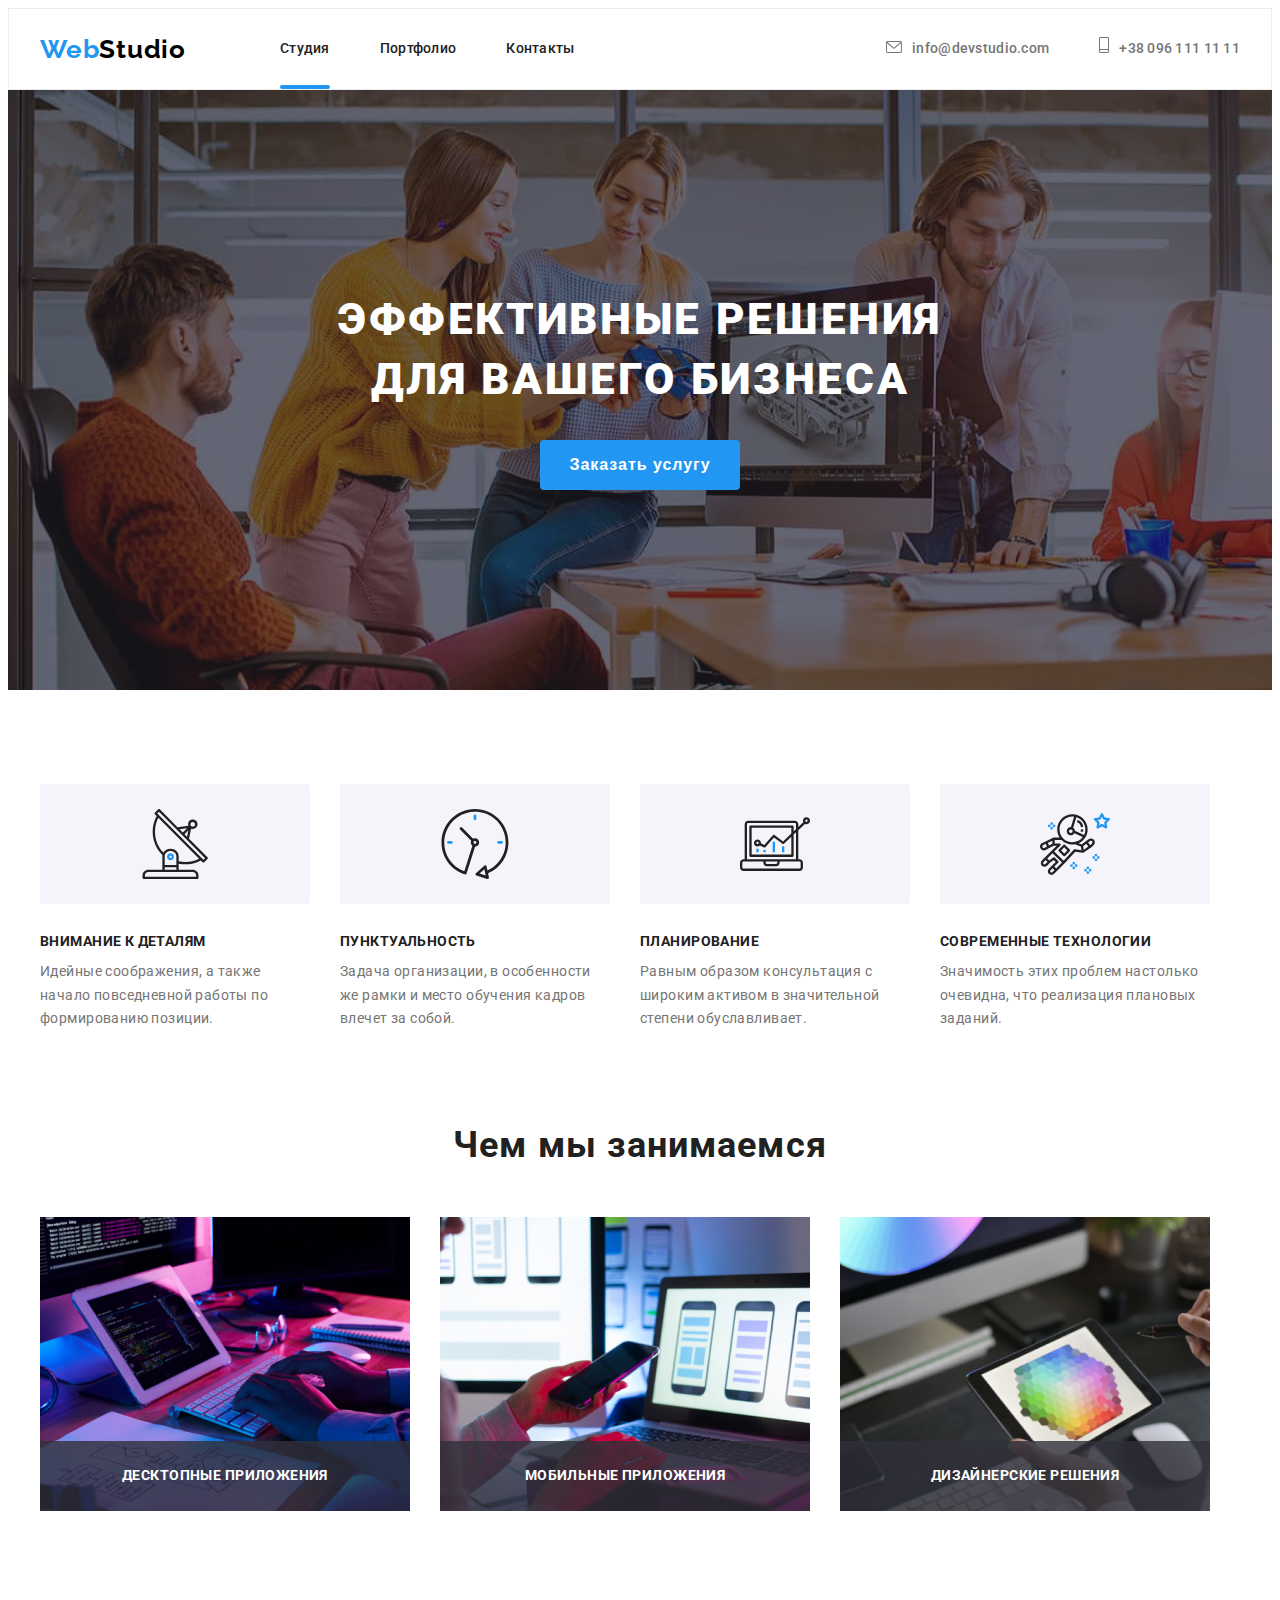
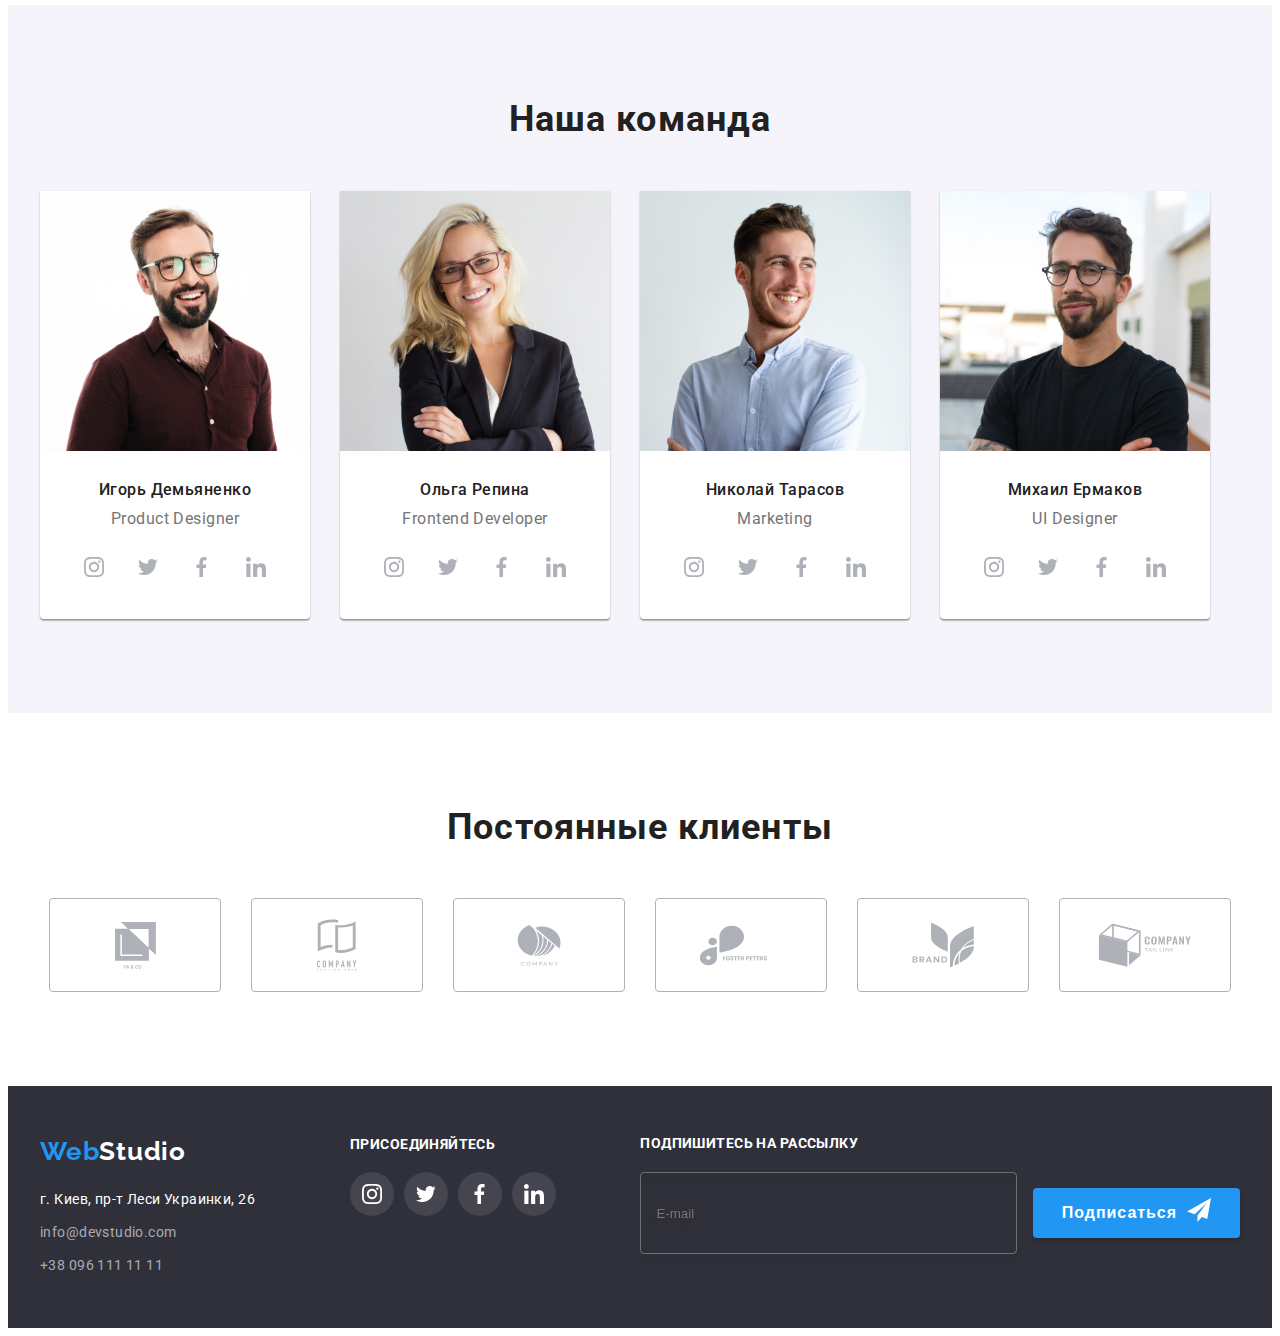
==== index.html @ e5c0bc7d "Initial commit" ====
<!DOCTYPE html>
<html lang="ru">
    <head>
        <meta charset="utf-8" />
        <meta name="viewport" content="width=divice-width, initial-scale=1.0" />
        <title> WebStudio </title>
        <link rel="preconnect" href="https://fonts.googleapis.com">
        <link rel="preconnect" href="https://fonts.gstatic.com" crossorigin>
        <link
            href="https://fonts.googleapis.com/css2?family=Raleway:wght@700&family=Roboto:wght@400;500;700;900&display=swap"
            rel="stylesheet">
        <link rel="stylesheet" href="https://cdnjs.cloudflare.com/ajax/libs/modern-normalize/1.1.0/modern-normalize.min.css"
            integrity="sha512-wpPYUAdjBVSE4KJnH1VR1HeZfpl1ub8YT/NKx4PuQ5NmX2tKuGu6U/JRp5y+Y8XG2tV+wKQpNHVUX03MfMFn9Q=="
            crossorigin="anonymous" referrerpolicy="no-referrer" />
        <link rel="stylesheet" href="./css/styles.css">
    </head>
    <body>
        <header class="header">
            <div class="container header-container">
                <a class="logo link" href="/">Web<span class="logo-header">Studio</span></a>
                <nav class="nav">
                    
                    <ul class="list">
                        <li class="item">
                            <a class="link current" href="/">Студия</a>
                        </li>
                        <li class="item">
                            <a class="link" href="./portfolio.html">Портфолио</a>
                        </li>
                        <li class="item">
                            <a class="link" href="#">Контакты</a>
                        </li>
                    </ul>
                </nav>
                <ul class="list header-contacts ">
                    <li class="item">
                        <a class="link" href="mailto:info@devstudio.com"><svg class="icon" width="16" height="12"><use href="./images/icons.svg#icon-envelope"></use></svg>info@devstudio.com</a>
                    </li>
                    <li class="item">
                        <a class="link" href="tel:+380961111111"><svg class="icon" width="10" height="16"><use href="./images/icons.svg#icon-phone"></use></svg>+38 096 111 11 11</a>
                    </li>
                </ul>
            </div>
        </header>

        

        <main>
            <section class="hero">
                <div class="container">
                    <h1 class="title">Эффективные решения <br /> для вашего бизнеса</h1>
                    <button data-modal-open class="button" type="button">Заказать услугу</button>
                </div>
            </section>
            <section class="advantages">
                <div class="container">
                    <h2 class="visually-hidden">Наши преймущества</h2>
                    <ul class="list">
                        <li class="item">
                            <div class="icon-box">
                                <svg class="icon" width="70" height="70"><use href="./images/icons.svg#icon-antenna"></use></svg>
                            </div>
                            <h3 class="title">
                                Внимание к деталям
                            </h3>
                            <p class="text">
                                Идейные соображения, а также начало повседневной работы по формированию позиции.
                            </p>
                        </li>
                        <li class="item">
                            <div class="icon-box">
                                <svg class="icon" width="70" height="70">
                                    <use href="./images/icons.svg#icon-clock"></use>
                                </svg>
                            </div>
                            <h3 class="title">
                                Пунктуальность
                            </h3>
                            <p class="text">
                                Задача организации, в особенности же рамки и место обучения кадров влечет за собой.
                            </p>
                        </li>
                        <li class="item">
                            <div class="icon-box">
                                <svg class="icon" width="70" height="70">
                                    <use href="./images/icons.svg#icon-diagram"></use>
                                </svg>
                            </div>
                            <h3 class="title">
                                Планирование
                            </h3>
                            <p class="text">
                                Равным образом консультация с широким активом в значительной степени обуславливает.
                            </p>
                        </li>
                        <li class="item">
                            <div class="icon-box">
                                <svg class="icon" width="70" height="70">
                                    <use href="./images/icons.svg#icon-astronaut"></use>
                                </svg>
                            </div>
                            <h3 class="title">
                                Современные технологии
                            </h3>
                            <p class="text">
                                Значимость этих проблем настолько очевидна, что реализация плановых заданий.
                            </p>
                        </li>
                    </ul>
                </div>
            </section>
            <section class="work">
                <div class="container">
                    <h2 class="title">Чем мы занимаемся</h2>
                    <ul class="list">
                        <li class="item">
                            <img src="./images/section-photo1.jpg" alt="Програмист за роботой" width="370" height="294">
                            <p class="text">Десктопные приложения</p>
                        </li>
                        <li class="item">
                            <img src="./images/section-photo2.jpg" alt="Разработка мобильных приложений" width="370" height="294">
                            <p class="text">Мобильные приложения</p>
                        </li>
                        <li class="item">
                            <img src="./images/section-photo3.jpg" alt="Веб-дизайн" width="370" height="294">
                            <p class="text">Дизайнерские решения</p>
                        </li>
                    </ul>
                </div>
            </section>
            <section class="team">
                <div class="container">
                    <h2 class="title">Наша команда</h2>
                    <ul class="list">
                        <li class="card">
                            <img src="./images/ihor.jpg" alt="Игорь Демьяненко" width="270" height="260" />
                            <h3 class="title">Игорь Демьяненко</h3>
                            <p class="text">Product Designer</p>
                            <ul class="list team-social">
                                <li class="item">
                                    <a class="link" href="https://www.instagram.com/" target="_blank" rel="noopener noreferrer">
                                        <svg class="icon" width="20" height="20">
                                            <use href="./images/icons.svg#icon-instagram"></use>
                                        </svg>
                                    </a>
                                </li>
                                <li class="item">
                                    <a class="link" href="https://www.twitter.com/" target="_blank" rel="noopener noreferrer">
                                        <svg class="icon" width="20" height="20">
                                            <use href="./images/icons.svg#icon-twitter"></use>
                                        </svg>
                                    </a>
                                </li>
                                <li class="item">
                                    <a class="link" href="https://www.facebook.com/" target="_blank" rel="noopener noreferrer">
                                        <svg class="icon" width="20" height="20">
                                            <use href="./images/icons.svg#icon-facebook"></use>
                                        </svg>
                                    </a>
                                </li>
                                <li class="item">
                                    <a class="link" href="https://www.linkedin.com/" target="_blank" rel="noopener noreferrer">
                                        <svg class="icon" width="20" height="20">
                                            <use href="./images/icons.svg#icon-linkedin"></use>
                                        </svg>
                                    </a>
                                </li>
                            </ul>
                        </li>
                        <li class="card">
                            <img src="./images/olga.jpg" alt="Ольга Репина" width="270" height="260" />
                            <h3 class="title">Ольга Репина</h3>
                            <p class="text">Frontend Developer</p>
                            <ul class="list team-social">
                                <li class="item">
                                    <a class="link" href="https://www.instagram.com/" target="_blank" rel="noopener noreferrer">
                                        <svg class="icon" width="20" height="20">
                                            <use href="./images/icons.svg#icon-instagram"></use>
                                        </svg>
                                    </a>
                                </li>
                                <li class="item">
                                    <a class="link" href="https://www.twitter.com/" target="_blank" rel="noopener noreferrer">
                                        <svg class="icon" width="20" height="20">
                                            <use href="./images/icons.svg#icon-twitter"></use>
                                        </svg>
                                    </a>
                                </li>
                                <li class="item">
                                    <a class="link" href="https://www.facebook.com/" target="_blank" rel="noopener noreferrer">
                                        <svg class="icon" width="20" height="20">
                                            <use href="./images/icons.svg#icon-facebook"></use>
                                        </svg>
                                    </a>
                                </li>
                                <li class="item">
                                    <a class="link" href="https://www.linkedin.com/" target="_blank" rel="noopener noreferrer">
                                        <svg class="icon" width="20" height="20">
                                            <use href="./images/icons.svg#icon-linkedin"></use>
                                        </svg>
                                    </a>
                                </li>
                            </ul>
                        </li>
                        <li class="card">
                            <img src="./images/nikolay.jpg" alt="Николай Тарасов" width="270" height="260" />
                            <h3 class="title">Николай Тарасов</h3>
                            <p class="text">Marketing</p>
                            <ul class="list team-social">
                                <li class="item">
                                    <a class="link" href="https://www.instagram.com/" target="_blank" rel="noopener noreferrer">
                                        <svg class="icon" width="20" height="20">
                                            <use href="./images/icons.svg#icon-instagram"></use>
                                        </svg>
                                    </a>
                                </li>
                                <li class="item">
                                    <a class="link" href="https://www.twitter.com/" target="_blank" rel="noopener noreferrer">
                                        <svg class="icon" width="20" height="20">
                                            <use href="./images/icons.svg#icon-twitter"></use>
                                        </svg>
                                    </a>
                                </li>
                                <li class="item">
                                    <a class="link" href="https://www.facebook.com/" target="_blank" rel="noopener noreferrer">
                                        <svg class="icon" width="20" height="20">
                                            <use href="./images/icons.svg#icon-facebook"></use>
                                        </svg>
                                    </a>
                                </li>
                                <li class="item">
                                    <a class="link" href="https://www.linkedin.com/" target="_blank" rel="noopener noreferrer">
                                        <svg class="icon" width="20" height="20">
                                            <use href="./images/icons.svg#icon-linkedin"></use>
                                        </svg>
                                    </a>
                                </li>
                            </ul>
                        </li>
                        <li class="card">
                            <img src="./images/mikhail.jpg" alt="Михаил Ермаков" width="270" height="260" />
                            <h3 class="title">Михаил Ермаков</h3>
                            <p class="text">UI Designer</p>
                            <ul class="list team-social">
                                <li class="item">
                                    <a class="link" href="https://www.instagram.com/" target="_blank" rel="noopener noreferrer">
                                        <svg class="icon" width="20" height="20">
                                            <use href="./images/icons.svg#icon-instagram"></use>
                                        </svg>
                                    </a>
                                </li>
                                <li class="item">
                                    <a class="link" href="https://www.twitter.com/" target="_blank" rel="noopener noreferrer">
                                        <svg class="icon" width="20" height="20">
                                            <use href="./images/icons.svg#icon-twitter"></use>
                                        </svg>
                                    </a>
                                </li>
                                <li class="item">
                                    <a class="link" href="https://www.facebook.com/" target="_blank" rel="noopener noreferrer">
                                        <svg class="icon" width="20" height="20">
                                            <use href="./images/icons.svg#icon-facebook"></use>
                                        </svg>
                                    </a>
                                </li>
                                <li class="item">
                                    <a class="link" href="https://www.linkedin.com/" target="_blank" rel="noopener noreferrer">
                                        <svg class="icon" width="20" height="20">
                                            <use href="./images/icons.svg#icon-linkedin"></use>
                                        </svg>
                                    </a>
                                </li>
                            </ul>
                        </li>
                    </ul>
                </div> 
            </section>
            <section class="clients">
                <div class="container">
                    <h2 class="title">Постоянные клиенты</h2>
                    <ul class="list">
                        <li class="item">
                            <a class="link" href="#">
                                <svg class="icon" width="41" height="47">
                                    <use href="./images/icons.svg#icon-company-01"></use>
                                </svg>
                            </a>
                        </li>
                        <li class="item">
                            <a class="link" href="#">
                                <svg class="icon" width="40" height="52">
                                    <use href="./images/icons.svg#icon-company-02"></use>
                                </svg>
                            </a>
                        </li>
                        <li class="item">
                            <a class="link" href="#">
                                <svg class="icon" width="44" height="42">
                                    <use href="./images/icons.svg#icon-company-03"></use>
                                </svg>
                            </a>
                        </li>
                        <li class="item">
                            <a class="link" href="#">
                                <svg class="icon" width="85" height="41">
                                    <use href="./images/icons.svg#icon-company-04"></use>
                                </svg>
                            </a>
                        </li>
                        <li class="item">
                            <a class="link" href="#">
                                <svg class="icon" width="63" height="46">
                                    <use href="./images/icons.svg#icon-company-05"></use>
                                </svg>
                            </a>
                        </li>
                        <li class="item">
                            <a class="link" href="#">
                                <svg class="icon" width="94" height="44">
                                    <use href="./images/icons.svg#icon-company-06"></use>
                                </svg>
                            </a>
                        </li>
                    </ul>
                </div>
            </section>
        </main>
        <footer class="footer">
            <div class="container">
                <div class="footer-contacts">
                    <a class="logo link" href="/">Web<span class="logo-footer">Studio</span></a>
                    <address>
                        <ul class="list contact-list">
                            <li class="item">
                                <a class="link" href="https://goo.gl/maps/MKQ6ixuW8aqWwScH6">г. Киев, пр-т Леси Украинки, 26</a>
                            </li>
                            <li class="item">
                                <a class="link" href="mailto:info@devstudio.com">info@devstudio.com</a>
                            </li>
                            <li class="item">
                                <a class="link" href="tel:+380961111111">+38 096 111 11 11</a>
                            </li>
                        </ul>
                    </address>
                </div>
                <div class="footer-social-box">
                    <p class="text">присоединяйтесь</p>
                    <ul class="list footer-social">
                        <li class="item">
                            <a class="link" href="https://www.instagram.com/" target="_blank" rel="noopener noreferrer">
                                <svg class="icon" width="20" height="20">
                                    <use href="./images/icons.svg#icon-instagram"></use>
                                </svg>
                            </a>
                        </li>
                        <li class="item">
                            <a class="link" href="https://www.twitter.com/" target="_blank" rel="noopener noreferrer">
                                <svg class="icon" width="20" height="20">
                                    <use href="./images/icons.svg#icon-twitter"></use>
                                </svg>
                            </a>
                        </li>
                        <li class="item">
                            <a class="link" href="https://www.facebook.com/" target="_blank" rel="noopener noreferrer">
                                <svg class="icon" width="20" height="20">
                                    <use href="./images/icons.svg#icon-facebook"></use>
                                </svg>
                            </a>
                        </li>
                        <li class="item">
                            <a class="link" href="https://www.linkedin.com/" target="_blank" rel="noopener noreferrer">
                                <svg class="icon" width="20" height="20">
                                    <use href="./images/icons.svg#icon-linkedin"></use>
                                </svg>
                            </a>
                        </li>
                    </ul>
                </div>
                <div class="footer-input">
                    <p class="join">Подпишитесь на рассылку</p>
                    <form class="mail">
                        <label class="mail-field">
                            <input type="email" 
                            name="mail" 
                            class="mail-input" 
                            placeholder="E-mail"/>
                        </label>
                        <button type="submit" class="button submit">Подписаться
                            <svg class="submit-icon" width="24" height="24">
                                <use href="./images/icons.svg#icon-send"></use>
                            </svg>
                        </button>
                    </form>
                </div>
            </div>
        </footer>
        <div class="backdrop is-hidden" data-modal>
            <div class="modal">
                <button class="close" data-modal-close><svg class="close-icon" width="11" height="11">
                        <use href="./images/icons.svg#icon-close">
        
                        </use>
                    </svg>
                </button>
                <p class="modal-title">Оставьте свои данные, мы вам перезвоним</p>
                <form class="modal-form">
                    <div class="modal-field">
                        <label for="user-name" class="modal-label">Имя</label>
                        <div class="input-wrap">
                            <input type="text" class="modal-input" name="user-name" id="user-name" minlength="5" required />
                            <svg class="modal-icon" width="18" height="18">
                                <use href="./images/icons.svg#icon-name"></use>
                            </svg>
                        </div>
                    </div>
                    <div class="modal-field">
                        <label for="user-tel" class="modal-label">Телефон</label>
                        <div class="input-wrap">
                            <input type="tel" class="modal-input" name="user-tel" id="user-tel" required />
                            <svg class="modal-icon" width="18" height="18">
                                <use href="./images/icons.svg#icon-tel"></use>
                            </svg>
                        </div>
                    </div>
                    <div class="modal-field">
                        <label for="user-email" class="modal-label">Почта</label>
                        <div class="input-wrap">
                            <input type="email" class="modal-input" name="user-email" id="user-email" required />
                            <svg class="modal-icon" width="18" height="18">
                                <use href="./images/icons.svg#icon-mail"></use>
                            </svg>
                        </div>
                    </div>
                    <div class="modal-field">
                        <label for="user-text" class="modal-label">Комментарий</label>
                        <textarea class="modal-text" name="user-text" id="user-text" placeholder="Введите текст"></textarea>
                    </div>
                    <input type="checkbox" name="policy" id="policy" class="modal-check visually-hidden">
                    <label class="modal-check-text" for="policy">Соглашаюсь с рассылкой и принимаю&nbsp;<a class="terms">Условия
                            договора</a></label>
                    <div class="modal-button-wrap">
                        <button class="modal-button" type="submit">Отправить</button>
                    </div>
                </form>
            </div>
        </div>
        <script src="js/modal.js"></script>
    </body>
</html>
---- css/styles.css ----
:root {
  --primary-text-color: #757575;
  --primary-bg-color: #ffffff;
  --secondary-bg-color: #f5f4fa;
  --footer-hero-bg-color: #2f303a;
  --title-link-color: #212121;
  --secondary-link-color: #757575;
  --accent-color: #2196f3;
  --logo-up-color: #000000;
  --logo-down-color: #ffffff;
  --address-color: #ffffff;
  --address-secondary-color: rgba(255, 255, 255, 0.6);
}

/* General styles */

body {
  color: var(--primary-text-color);
  background-color: var(--primary-bg-color);
  font-family: Roboto, sans-serif;
  font-size: 14px;
  line-height: 1.71;
  letter-spacing: 0.03em;
}

ol,
ul {
  list-style: none;
  margin: 0;
  padding: 0;
}

h1,
h2,
h3,
h4,
h5,
h6,
li,
p {
  margin: 0;
  padding: 0;
}

img {
  display: block;
}

.container {
  margin-right: auto;
  margin-left: auto;
  width: 1200px;
  padding-left: 15px;
  padding-right: 15px;
}

.visually-hidden {
  position: absolute;
  white-space: nowrap;
  width: 1px;
  height: 1px;
  overflow: hidden;
  border: 0;
  padding: 0;
  clip: rect(0 0 0 0);
  clip-path: inset(50%);
  margin: -1px;
}

.button {
  border: none;
  outline: none;
}

.link {
  text-decoration: none;
}

.title {
  color: var(--title-link-color);
  font-weight: 700;
  font-size: 36px;
  line-height: 1.17;
}

/* Logo  */

.logo {
  font-family: "Raleway", sans-serif;
  font-weight: 700;
  font-size: 26px;
  line-height: 1.19;
  color: var(--accent-color);
  letter-spacing: 0.03em;
  margin-right: 94px;
}

.logo-header {
  color: var(--logo-up-color);
}

.logo-footer {
  color: var(--logo-down-color);
}

/* Rest of the header */

.header {
  border: 1px solid #ececec;
}

.header-container {
  display: flex;
  align-items: center;
  height: 80px;
}

.header-contacts {
  margin-left: auto;
}

.nav {
  display: flex;
}

.nav .link {
  font-weight: 500;
  font-size: 14px;
  line-height: 1.14;
  letter-spacing: 0.02em;
  color: var(--title-link-color);
  transition: color 250ms cubic-bezier(0.4, 0, 0.2, 1);

  padding: 33px 0;

  position: relative;
}

.nav .link.current::after {
  content: "";

  position: absolute;
  left: 0;
  bottom: 0;

  display: block;
  width: 100%;
  height: 4px;
  background-color: var(--accent-color);
  border-radius: 2px;
}

.header .list {
  display: flex;
}

.header .item:not(:last-child) {
  margin-right: 50px;
}

.header-contacts .link {
  font-weight: 500;
  font-size: 14px;
  line-height: 1.14;
  letter-spacing: 0.02em;
  color: var(--secondary-link-color);
  transition: color 250ms cubic-bezier(0.4, 0, 0.2, 1);

  align-items: center;
}

.header .list .link:hover,
.header .list .link:focus {
  color: var(--accent-color);
}

.header-contacts .link:hover,
.header-contacts .link:focus,
.header-contacts .icon:hover,
.header-contacts .icon:focus {
  color: var(--accent-color);
  --color2: var(--accent-color);
}

.header-contacts .icon {
  margin-right: 10px;
}

/* Hero */

.hero {
  background-color: var(--footer-hero-bg-color);

  background-image: linear-gradient(
      rgba(47, 48, 58, 0.4),
      rgba(47, 48, 58, 0.4)
    ),
    url(../images/hero.jpg);

  padding-top: 200px;
  padding-bottom: 200px;
}

.hero .container {
  display: flex;
  justify-content: center;
  align-items: center;
  flex-direction: column;
}

.hero .title {
  color: var(--primary-bg-color);
  font-weight: 900;
  font-size: 44px;
  line-height: 1.36;

  text-align: center;
  letter-spacing: 0.06em;
  text-transform: uppercase;
  margin-bottom: 30px;
}

.hero .button {
  background: var(--accent-color);
  border-radius: 4px;

  color: var(--address-color);
  font-weight: bold;
  font-size: 16px;
  line-height: 1.87;
  text-align: center;
  letter-spacing: 0.06em;

  min-width: 200px;
  min-height: 50px;

  transition: background-color 250ms cubic-bezier(0.4, 0, 0.2, 1),
    background-color 250ms cubic-bezier(0.4, 0, 0.2, 1);
}

.hero .button:active {
  box-shadow: 0px 4px 4px rgba(0, 0, 0, 0.15);
}

.hero .button:hover,
.hero .button:focus {
  background-color: var(--primary-bg-color);
  color: var(--accent-color);
}
/* Advantages */

.advantages {
  padding-top: 94px;
}

.advantages > .container > .list {
  display: flex;
}

.advantages .item {
  width: 270px;
}

.advantages .item:not(:last-child) {
  margin-right: 30px;
}

.advantages .title {
  font-weight: bold;
  font-size: 14px;
  line-height: 1.14;
  letter-spacing: 0.03em;
  text-transform: uppercase;

  margin-bottom: 10px;
}

.advantages .text {
  font-size: 14px;
  line-height: 1.71;

  letter-spacing: 0.03em;
}

.icon-box {
  display: flex;
  width: 270px;
  height: 120px;
  background-color: var(--secondary-bg-color);
  border-radius: 4px;
  margin-bottom: 30px;
  justify-content: center;
  align-items: center;
}

/* Work section */

.work {
  padding-bottom: 94px;
  padding-top: 94px;
}

.work .list {
  display: flex;
}

.work .item {
  margin-right: 30px;
}

.work .item {
  position: relative;
}

.work .text {
  position: absolute;
  bottom: 0;
  left: 0;
  right: 0;
  margin: 0;
  padding-top: 27px;
  padding-bottom: 27px;

  text-align: center;
  font-weight: bold;
  font-size: 14px;
  line-height: 1.14;
  text-align: center;
  letter-spacing: 0.03em;
  text-transform: uppercase;
  color: var(--address-color);

  background: rgba(47, 48, 58, 0.8);
}

.work .title {
  font-weight: bold;
  font-size: 36px;
  line-height: 1.16;
  text-align: center;
  letter-spacing: 0.03em;

  margin-bottom: 50px;
}

/* Team section  */

.team {
  background-color: var(--secondary-bg-color);
  padding-bottom: 94px;
  padding-top: 94px;
}

.team .list {
  display: flex;
}

.team .card {
  background-color: var(--primary-bg-color);
  box-shadow: 0px 1px 3px rgba(0, 0, 0, 0.12), 0px 1px 1px rgba(0, 0, 0, 0.14),
    0px 2px 1px rgba(0, 0, 0, 0.2);
  border-radius: 0px 0px 4px 4px;

  padding-bottom: 30px;
  margin-right: 30px;
}

.team .title {
  font-weight: bold;
  font-size: 36px;
  line-height: 1.16;
  text-align: center;
  letter-spacing: 0.03em;
  margin-bottom: 50px;
}

.team .list .title {
  font-weight: 500;
  font-size: 16px;
  line-height: 1.18;

  text-align: center;
  letter-spacing: 0.03em;

  margin-bottom: 10px;
  margin-top: 30px;
}

.team .text {
  font-size: 16px;
  line-height: 1.18;

  text-align: center;
  letter-spacing: 0.03em;
  margin-bottom: 16px;
}

.team-social {
  display: flex;
  justify-content: center;
}

.team .item {
  display: flex;
  justify-content: center;
  align-items: center;
}

.team .link {
  width: 44px;
  height: 44px;
  background-color: var(--address-color);
  fill: #afb1b8;
  transition: background-color 250ms cubic-bezier(0.4, 0, 0.2, 1),
    fill 250ms cubic-bezier(0.4, 0, 0.2, 1);

  border-radius: 50%;
}

.team .item:not(:last-child) {
  margin-right: 10px;
}

.team-social .link {
  display: flex;
  align-items: center;
  justify-content: center;
}

.team .link:hover,
.team .link:focus {
  background-color: var(--accent-color);
  fill: var(--primary-bg-color);
}

/* Our clients */

.clients {
  padding: 94px 0;
}

.clients .title {
  font-weight: bold;
  font-size: 36px;
  line-height: 1.16;
  text-align: center;
  letter-spacing: 0.03em;
  margin-bottom: 50px;
}

.clients .list {
  display: flex;
  justify-content: center;
}

.clients .item:not(:last-child) {
  margin-right: 30px;
}

.clients .link {
  display: flex;
  width: 170px;
  height: 92px;
  align-items: center;
  justify-content: center;
  border: 1px solid #afb1b8;
  border-radius: 4px;
  fill: #afb1b8;

  transition: border-color 250ms cubic-bezier(0.4, 0, 0.2, 1);
  transition: fill 250ms cubic-bezier(0.4, 0, 0.2, 1);
}

.clients .link:hover,
.clients .link:focus {
  fill: var(--accent-color);
  border: 1px solid var(--accent-color);
}

/* Footer */

.footer {
  background-color: var(--footer-hero-bg-color);
  padding-bottom: 50px;
  padding-top: 50px;
}

.footer .container {
  display: flex;
}

.footer-contacts {
  margin-right: 70px;
}

.footer .list {
  margin-top: 20px;
}

.footer .list.contact-list .link {
  color: var(--address-secondary-color);
  font-family: Roboto;
  font-style: normal;
  font-weight: normal;
  font-size: 14px;
  line-height: 1.71;

  transition: color 250ms cubic-bezier(0.4, 0, 0.2, 1);

  letter-spacing: 0.03em;
}

.footer .item:not(:last-child) {
  margin-bottom: 9px;
}

.footer .item:first-child .link {
  color: var(--address-color);
}

.footer .list .link:hover,
.footer .list .link:focus {
  color: var(--accent-color);
}

.footer-social-box .text {
  font-weight: bold;
  font-size: 14px;
  line-height: 16px;
  letter-spacing: 0.03em;
  text-transform: uppercase;
  color: var(--address-color);
}

.footer-social {
  display: flex;
}

.footer-social .icon {
  fill: var(--address-color);
}

.footer-social .link {
  width: 44px;
  height: 44px;
  display: flex;
  align-items: center;
  justify-content: center;
  background: rgba(255, 255, 255, 0.1);
  border-radius: 50%;

  transition: background-color 250ms cubic-bezier(0.4, 0, 0.2, 1),
    fill 250ms cubic-bezier(0.4, 0, 0.2, 1);
}

.footer-social .item:not(:last-child) {
  margin-right: 10px;
}

.footer-social .link:hover,
.footer-social .link:focus {
  background-color: var(--accent-color);
}

.footer-input {
  margin-left: auto;
}

.join {
  font-weight: bold;
  font-size: 14px;
  line-height: 1.14;
  letter-spacing: 0.03em;
  text-transform: uppercase;
  margin-bottom: 20px;

  color: var(--address-color);
}

.mail-input {
  border: 1px solid rgba(255, 255, 255, 0.3);
  filter: drop-shadow(0px 4px 4px rgba(0, 0, 0, 0.15));
  border-radius: 4px;
  background-color: transparent;

  color: var(--address-color);

  margin-right: 12px;
  padding-top: 15px;
  padding-bottom: 15px;
  padding-left: 15px;
  width: 358px;
  height: 50px;
}

.submit {
  background-color: var(--accent-color);
  box-shadow: 0px 4px 4px rgba(0, 0, 0, 0.15);
  border-radius: 4px;

  font-weight: bold;
  font-size: 16px;
  display: inline-flex;
  line-height: 1.87;
  text-align: center;
  letter-spacing: 0.06em;
  color: var(--address-color);

  padding: 10px 29px;
  height: 50px;
  transition: color 250ms cubic-bezier(0.4, 0, 0.2, 1),
    background-color 250ms cubic-bezier(0.4, 0, 0.2, 1);
}

.submit-icon {
  margin-left: 10px;
  fill: var(--primary-bg-color);
  transition: fill 250ms cubic-bezier(0.4, 0, 0.2, 1);
}

.submit:hover .submit-icon,
.submit:focus .submit-icon {
  fill: var(--accent-color);
}

.submit:hover,
.submit:focus {
  background-color: var(--primary-bg-color);
  color: var(--accent-color);
}

/* Portfolio */

.portfolio {
  padding-top: 94px;
  padding-bottom: 94px;
}

.buttons-list {
  display: flex;
  justify-content: center;
}

.buttons-container {
  margin-bottom: 50px;
}

.buttons-list .item:not(:last-child) {
  margin-right: 8px;
}

/* Backdrop-modal  */

.backdrop {
  position: fixed;
  top: 0;
  left: 0;
  width: 100vw;
  height: 100vh;
  background-color: rgba(0, 0, 0, 0.2);
  z-index: 999;
}

.backdrop.is-hidden {
  opacity: 0;
  pointer-events: none;
}

.modal {
  min-width: 528px;
  min-height: 581px;
  padding: 40px;
  box-sizing: border-box;

  position: absolute;
  top: 50%;
  left: 50%;
  transform: translate(-50%, -50%);

  background: var(--primary-bg-color);
  box-shadow: 0px 1px 3px rgba(0, 0, 0, 0.12), 0px 1px 1px rgba(0, 0, 0, 0.14),
    0px 2px 1px rgba(0, 0, 0, 0.2);
  border-radius: 4px;
}

.close {
  position: absolute;
  top: 8px;
  right: 8px;

  display: flex;
  align-items: center;
  justify-content: center;

  min-width: 30px;
  min-height: 30px;
  padding: 0;
  border: 1px solid rgba(0, 0, 0, 0.1);
  border-radius: 50%;
  background-color: transparent;
  transition: fill 250ms cubic-bezier(0.4, 0, 0.2, 1);
}

.close:hover,
.close:focus {
  fill: var(--accent-color);
}

.modal-title {
  font-weight: bold;
  font-size: 20px;
  line-height: 1.15;
  text-align: center;
  letter-spacing: 0.03em;
  margin-bottom: 12px;

  color: #212121;
}

.modal-input {
  outline: none;
  width: 100%;

  height: 40px;
  border: 1px solid rgba(33, 33, 33, 0.2);
  border-radius: 4px;
  background-color: transparent;
  padding-left: 42px;
  padding-right: 15px;
  transition: border-color 250ms cubic-bezier(0.4, 0, 0.2, 1);
}

.modal-text {
  outline: none;
  width: 100%;
  height: 120px;
  border: 1px solid rgba(33, 33, 33, 0.2);
  border-radius: 4px;
  background-color: transparent;
  padding: 12px 16px;
  resize: none;
  transition: border-color 250ms cubic-bezier(0.4, 0, 0.2, 1);
}

.modal-field {
  margin-bottom: 10px;
}

.modal-field:last-child {
  margin-bottom: 20px;
}

.modal-label {
  display: block;
  margin-bottom: 4px;
  font-style: 12px;
  line-height: 1.14;
  letter-spacing: 0.01em;
  color: var(--primary-text-color);
}

.input-wrap {
  position: relative;
}

.modal-icon {
  position: absolute;
  top: 50%;
  left: 15px;
  transform: translateY(-50%);
  transition: fill 250ms cubic-bezier(0.4, 0, 0.2, 1);
}

.modal-input:focus,
.modal-text:focus {
  border-color: var(--accent-color);
}

.modal-input:focus + .modal-icon {
  fill: var(--accent-color);
}

.modal-check-text {
  font-size: 14px;
  line-height: 1.71;
  letter-spacing: 0.03em;
  color: var(--primary-text-color);
  display: flex;
  justify-content: center;
  align-items: center;
  margin-bottom: 30px;
}

.modal-check-text::before {
  content: "";
  width: 16px;
  height: 15px;
  border: 2px solid var(--title-link-color);
  display: block;
  border-radius: 2px;
  margin-right: 9px;
}

.modal-check:checked + .modal-check-text::before {
  background-image: url(../images/check.svg);
  border: none;
  background-position: center;
  background-repeat: no-repeat;
}

.terms {
  cursor: pointer;
  text-decoration: underline;
  color: var(--accent-color);
}

.modal-check {
  text-align: center;
}

.modal-button-wrap {
  display: flex;
  justify-content: center;
}

.modal-button {
  background: var(--accent-color);
  box-shadow: 0px 4px 4px rgba(0, 0, 0, 0.15);
  border: none;
  border-radius: 4px;
  padding: 10px 55px;

  font-weight: bold;
  font-size: 16px;
  line-height: 1.87;
  display: flex;
  align-items: center;
  text-align: center;
  letter-spacing: 0.06em;

  color: var(--address-color);
}

.modal-button:active {
  background: #188ce8;
}

/* Portfolio-page  */

.portfolio .button {
  background-color: var(--secondary-bg-color);
  border-radius: 4px;

  padding: 6px 22px;
  font-weight: 500;
  font-size: 16px;
  line-height: 1.62;
  text-align: center;
  letter-spacing: 0.03em;

  transition: background-color 250ms cubic-bezier(0.4, 0, 0.2, 1),
    color 250ms cubic-bezier(0.4, 0, 0.2, 1),
    box-shadow 250ms cubic-bezier(0.4, 0, 0.2, 1);
}

.portfolio .button:hover,
.portfolio .button:focus {
  color: var(--address-color);
  background-color: var(--accent-color);
  box-shadow: 0px 3px 1px rgba(0, 0, 0, 0.1), 0px 1px 2px rgba(0, 0, 0, 0.08),
    0px 2px 2px rgba(0, 0, 0, 0.12);
}

.portfolio .cards {
  display: flex;
  flex-wrap: wrap;
}

.portfolio .title {
  font-weight: bold;
  font-size: 18px;
  line-height: 2;
  letter-spacing: 0.06em;

  margin-bottom: 4px;
}

.portfolio .text {
  font-size: 16px;
  line-height: 1.87;
  letter-spacing: 0.03em;
  color: var(--primary-text-color);
}

.img-wrap {
  position: relative;
  overflow: hidden;
}

.portfolio .card {
  transition: box-shadow 250ms cubic-bezier(0.4, 0, 0.2, 1);
  width: 370px;
}

.overlay-text {
  position: absolute;
  top: 0;
  left: 0;
  padding: 63px 24px;
  transform: translateY(100%);

  font-size: 18px;
  line-height: 1.56;
  letter-spacing: 0.03em;

  color: var(--address-color);
  background-color: rgba(33, 150, 243, 0.9);
  transition: transform 250ms cubic-bezier(0.4, 0, 0.2, 1);
}

.portfolio .card:hover,
.portfolio .card:focus {
  box-shadow: 0px 1px 1px rgba(0, 0, 0, 0.12), 0px 4px 4px rgba(0, 0, 0, 0.06),
    1px 4px 6px rgba(0, 0, 0, 0.16);
}

.portfolio .card:hover .overlay-text {
  transform: translateY(0);
}

.info {
  padding: 20px 24px;
  border-right: 1px solid #eeeeee;
  border-left: 1px solid #eeeeee;
  border-bottom: 1px solid #eeeeee;
}

.portfolio .card:not(:nth-child(3n + 3)) {
  margin-right: 30px;
}

.portfolio .card:not(:nth-last-child(-n + 3)) {
  margin-bottom: 30px;
}
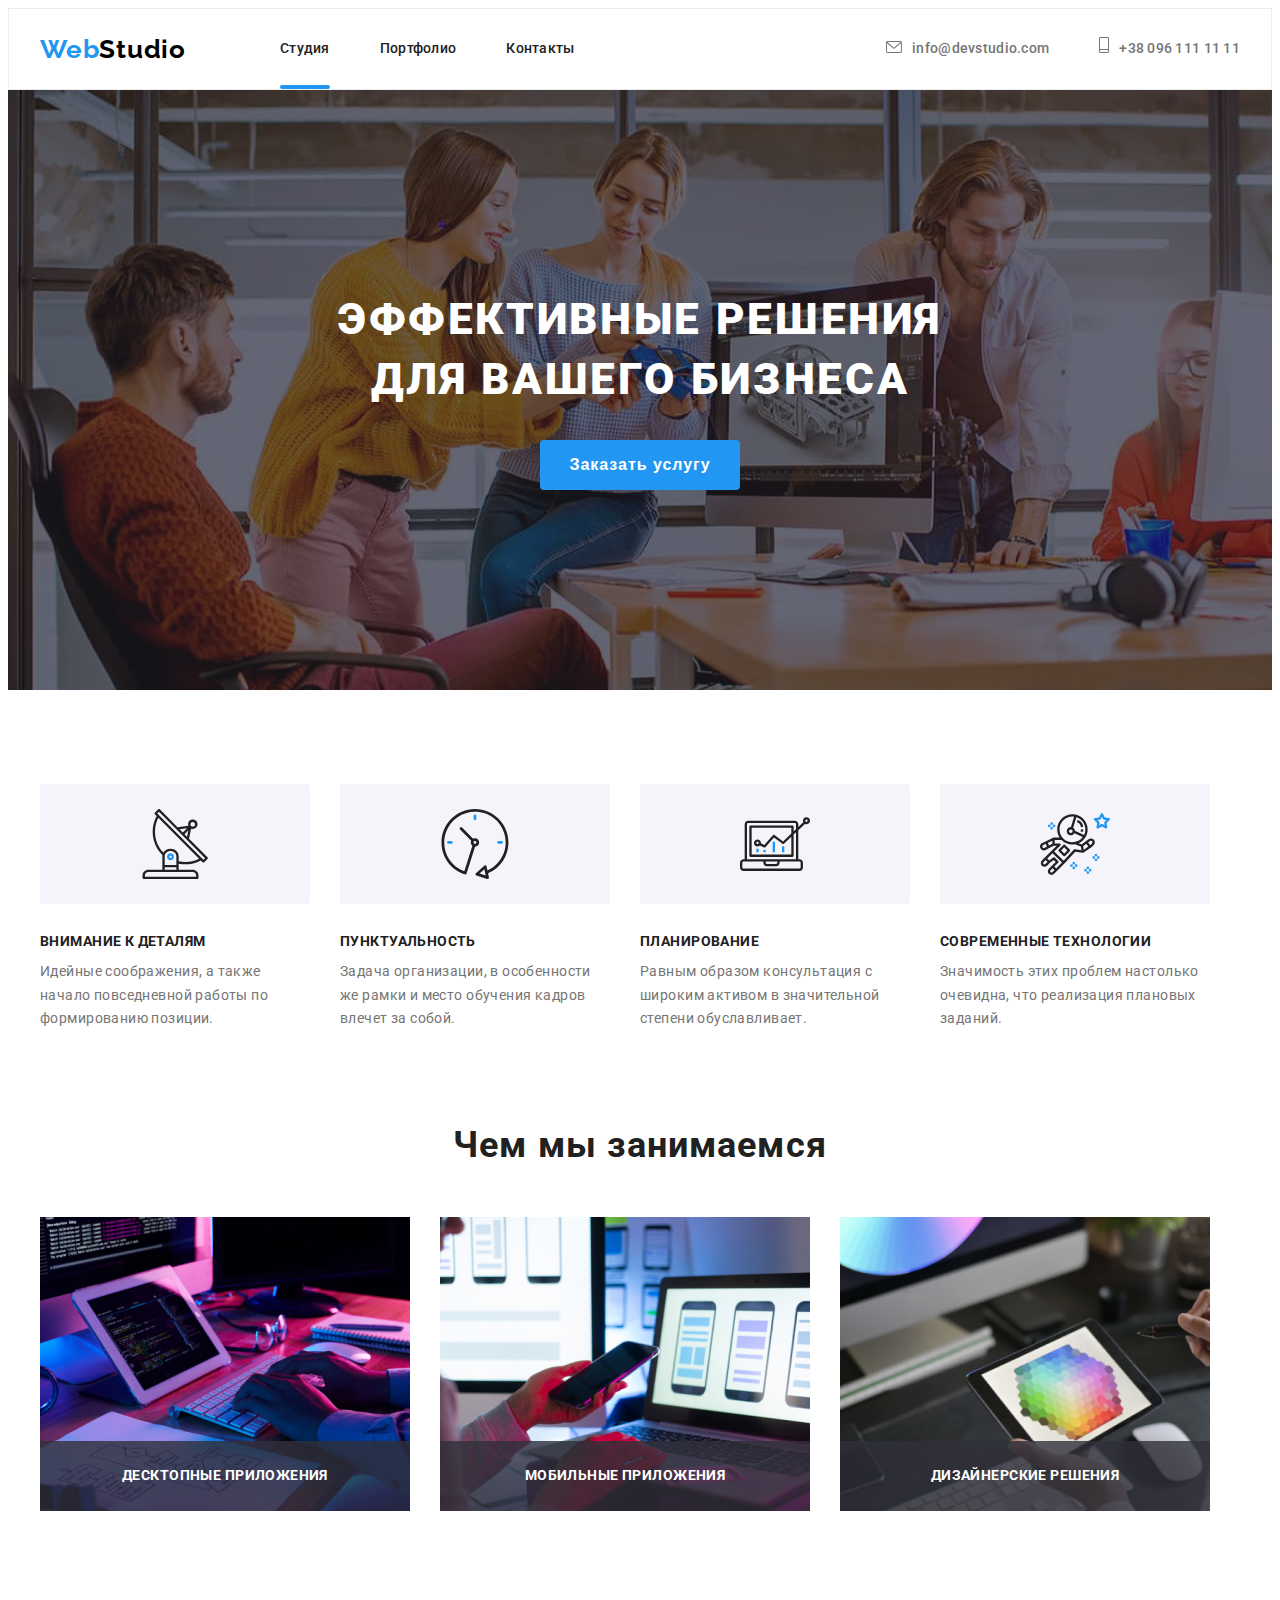
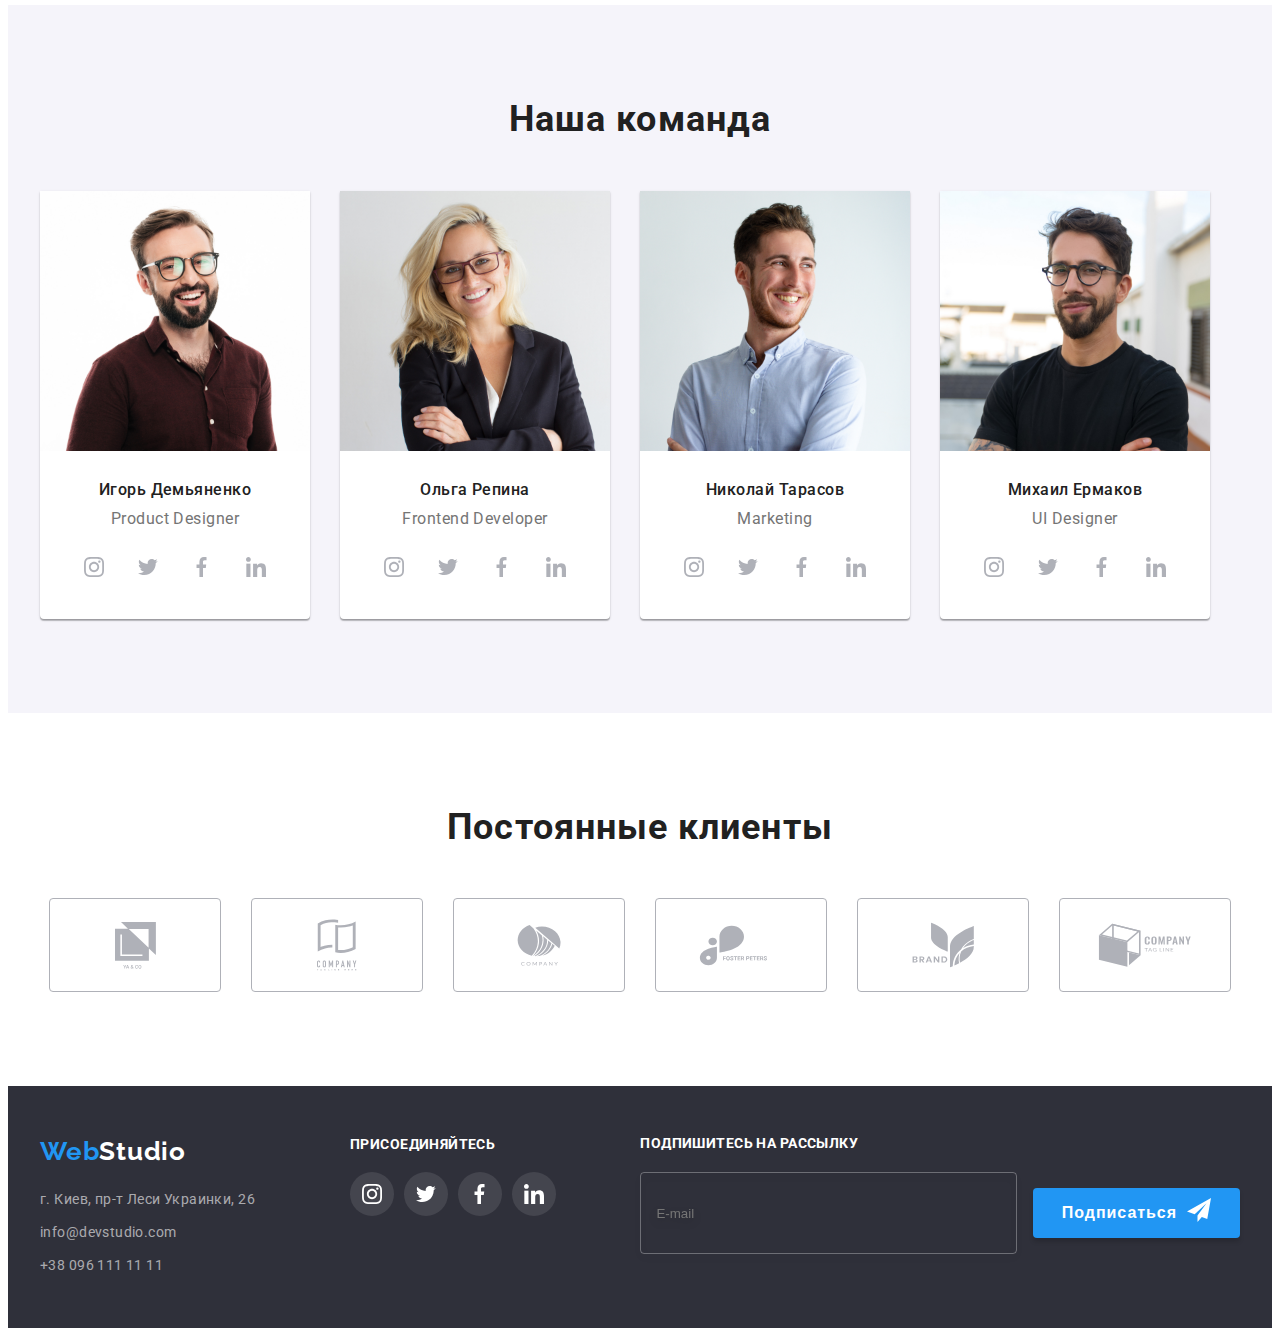
==== commit 926c8fa1: "1" ====
--- a/index.html
+++ b/index.html
@@ -13,6 +13,7 @@
             integrity="sha512-wpPYUAdjBVSE4KJnH1VR1HeZfpl1ub8YT/NKx4PuQ5NmX2tKuGu6U/JRp5y+Y8XG2tV+wKQpNHVUX03MfMFn9Q=="
             crossorigin="anonymous" referrerpolicy="no-referrer" />
         <link rel="stylesheet" href="./css/styles.css">
+        <link rel="stylesheet" href="./css/main.css">
     </head>
     <body>
         <header class="header">
@@ -332,7 +333,7 @@
                     <address>
                         <ul class="list contact-list">
                             <li class="item">
-                                <a class="link" href="https://goo.gl/maps/MKQ6ixuW8aqWwScH6">г. Киев, пр-т Леси Украинки, 26</a>
+                                <a class="link adress" href="https://goo.gl/maps/MKQ6ixuW8aqWwScH6">г. Киев, пр-т Леси Украинки, 26</a>
                             </li>
                             <li class="item">
                                 <a class="link" href="mailto:info@devstudio.com">info@devstudio.com</a>
--- a/css/styles.css
+++ b/css/styles.css
@@ -1,944 +1,21 @@
-:root {
-  --primary-text-color: #757575;
-  --primary-bg-color: #ffffff;
-  --secondary-bg-color: #f5f4fa;
-  --footer-hero-bg-color: #2f303a;
-  --title-link-color: #212121;
-  --secondary-link-color: #757575;
-  --accent-color: #2196f3;
-  --logo-up-color: #000000;
-  --logo-down-color: #ffffff;
-  --address-color: #ffffff;
-  --address-secondary-color: rgba(255, 255, 255, 0.6);
-}
-
 /* General styles */
-
-body {
-  color: var(--primary-text-color);
-  background-color: var(--primary-bg-color);
-  font-family: Roboto, sans-serif;
-  font-size: 14px;
-  line-height: 1.71;
-  letter-spacing: 0.03em;
-}
-
-ol,
-ul {
-  list-style: none;
-  margin: 0;
-  padding: 0;
-}
-
-h1,
-h2,
-h3,
-h4,
-h5,
-h6,
-li,
-p {
-  margin: 0;
-  padding: 0;
-}
-
-img {
-  display: block;
-}
-
-.container {
-  margin-right: auto;
-  margin-left: auto;
-  width: 1200px;
-  padding-left: 15px;
-  padding-right: 15px;
-}
-
-.visually-hidden {
-  position: absolute;
-  white-space: nowrap;
-  width: 1px;
-  height: 1px;
-  overflow: hidden;
-  border: 0;
-  padding: 0;
-  clip: rect(0 0 0 0);
-  clip-path: inset(50%);
-  margin: -1px;
-}
-
-.button {
-  border: none;
-  outline: none;
-}
-
-.link {
-  text-decoration: none;
-}
-
-.title {
-  color: var(--title-link-color);
-  font-weight: 700;
-  font-size: 36px;
-  line-height: 1.17;
-}
 
 /* Logo  */
 
-.logo {
-  font-family: "Raleway", sans-serif;
-  font-weight: 700;
-  font-size: 26px;
-  line-height: 1.19;
-  color: var(--accent-color);
-  letter-spacing: 0.03em;
-  margin-right: 94px;
-}
-
-.logo-header {
-  color: var(--logo-up-color);
-}
-
-.logo-footer {
-  color: var(--logo-down-color);
-}
-
 /* Rest of the header */
-
-.header {
-  border: 1px solid #ececec;
-}
-
-.header-container {
-  display: flex;
-  align-items: center;
-  height: 80px;
-}
-
-.header-contacts {
-  margin-left: auto;
-}
-
-.nav {
-  display: flex;
-}
-
-.nav .link {
-  font-weight: 500;
-  font-size: 14px;
-  line-height: 1.14;
-  letter-spacing: 0.02em;
-  color: var(--title-link-color);
-  transition: color 250ms cubic-bezier(0.4, 0, 0.2, 1);
-
-  padding: 33px 0;
-
-  position: relative;
-}
-
-.nav .link.current::after {
-  content: "";
-
-  position: absolute;
-  left: 0;
-  bottom: 0;
-
-  display: block;
-  width: 100%;
-  height: 4px;
-  background-color: var(--accent-color);
-  border-radius: 2px;
-}
-
-.header .list {
-  display: flex;
-}
-
-.header .item:not(:last-child) {
-  margin-right: 50px;
-}
-
-.header-contacts .link {
-  font-weight: 500;
-  font-size: 14px;
-  line-height: 1.14;
-  letter-spacing: 0.02em;
-  color: var(--secondary-link-color);
-  transition: color 250ms cubic-bezier(0.4, 0, 0.2, 1);
-
-  align-items: center;
-}
-
-.header .list .link:hover,
-.header .list .link:focus {
-  color: var(--accent-color);
-}
-
-.header-contacts .link:hover,
-.header-contacts .link:focus,
-.header-contacts .icon:hover,
-.header-contacts .icon:focus {
-  color: var(--accent-color);
-  --color2: var(--accent-color);
-}
-
-.header-contacts .icon {
-  margin-right: 10px;
-}
 
 /* Hero */
 
-.hero {
-  background-color: var(--footer-hero-bg-color);
-
-  background-image: linear-gradient(
-      rgba(47, 48, 58, 0.4),
-      rgba(47, 48, 58, 0.4)
-    ),
-    url(../images/hero.jpg);
-
-  padding-top: 200px;
-  padding-bottom: 200px;
-}
-
-.hero .container {
-  display: flex;
-  justify-content: center;
-  align-items: center;
-  flex-direction: column;
-}
-
-.hero .title {
-  color: var(--primary-bg-color);
-  font-weight: 900;
-  font-size: 44px;
-  line-height: 1.36;
-
-  text-align: center;
-  letter-spacing: 0.06em;
-  text-transform: uppercase;
-  margin-bottom: 30px;
-}
-
-.hero .button {
-  background: var(--accent-color);
-  border-radius: 4px;
-
-  color: var(--address-color);
-  font-weight: bold;
-  font-size: 16px;
-  line-height: 1.87;
-  text-align: center;
-  letter-spacing: 0.06em;
-
-  min-width: 200px;
-  min-height: 50px;
-
-  transition: background-color 250ms cubic-bezier(0.4, 0, 0.2, 1),
-    background-color 250ms cubic-bezier(0.4, 0, 0.2, 1);
-}
-
-.hero .button:active {
-  box-shadow: 0px 4px 4px rgba(0, 0, 0, 0.15);
-}
-
-.hero .button:hover,
-.hero .button:focus {
-  background-color: var(--primary-bg-color);
-  color: var(--accent-color);
-}
 /* Advantages */
-
-.advantages {
-  padding-top: 94px;
-}
-
-.advantages > .container > .list {
-  display: flex;
-}
-
-.advantages .item {
-  width: 270px;
-}
-
-.advantages .item:not(:last-child) {
-  margin-right: 30px;
-}
-
-.advantages .title {
-  font-weight: bold;
-  font-size: 14px;
-  line-height: 1.14;
-  letter-spacing: 0.03em;
-  text-transform: uppercase;
-
-  margin-bottom: 10px;
-}
-
-.advantages .text {
-  font-size: 14px;
-  line-height: 1.71;
-
-  letter-spacing: 0.03em;
-}
-
-.icon-box {
-  display: flex;
-  width: 270px;
-  height: 120px;
-  background-color: var(--secondary-bg-color);
-  border-radius: 4px;
-  margin-bottom: 30px;
-  justify-content: center;
-  align-items: center;
-}
 
 /* Work section */
 
-.work {
-  padding-bottom: 94px;
-  padding-top: 94px;
-}
-
-.work .list {
-  display: flex;
-}
-
-.work .item {
-  margin-right: 30px;
-}
-
-.work .item {
-  position: relative;
-}
-
-.work .text {
-  position: absolute;
-  bottom: 0;
-  left: 0;
-  right: 0;
-  margin: 0;
-  padding-top: 27px;
-  padding-bottom: 27px;
-
-  text-align: center;
-  font-weight: bold;
-  font-size: 14px;
-  line-height: 1.14;
-  text-align: center;
-  letter-spacing: 0.03em;
-  text-transform: uppercase;
-  color: var(--address-color);
-
-  background: rgba(47, 48, 58, 0.8);
-}
-
-.work .title {
-  font-weight: bold;
-  font-size: 36px;
-  line-height: 1.16;
-  text-align: center;
-  letter-spacing: 0.03em;
-
-  margin-bottom: 50px;
-}
-
 /* Team section  */
-
-.team {
-  background-color: var(--secondary-bg-color);
-  padding-bottom: 94px;
-  padding-top: 94px;
-}
-
-.team .list {
-  display: flex;
-}
-
-.team .card {
-  background-color: var(--primary-bg-color);
-  box-shadow: 0px 1px 3px rgba(0, 0, 0, 0.12), 0px 1px 1px rgba(0, 0, 0, 0.14),
-    0px 2px 1px rgba(0, 0, 0, 0.2);
-  border-radius: 0px 0px 4px 4px;
-
-  padding-bottom: 30px;
-  margin-right: 30px;
-}
-
-.team .title {
-  font-weight: bold;
-  font-size: 36px;
-  line-height: 1.16;
-  text-align: center;
-  letter-spacing: 0.03em;
-  margin-bottom: 50px;
-}
-
-.team .list .title {
-  font-weight: 500;
-  font-size: 16px;
-  line-height: 1.18;
-
-  text-align: center;
-  letter-spacing: 0.03em;
-
-  margin-bottom: 10px;
-  margin-top: 30px;
-}
-
-.team .text {
-  font-size: 16px;
-  line-height: 1.18;
-
-  text-align: center;
-  letter-spacing: 0.03em;
-  margin-bottom: 16px;
-}
-
-.team-social {
-  display: flex;
-  justify-content: center;
-}
-
-.team .item {
-  display: flex;
-  justify-content: center;
-  align-items: center;
-}
-
-.team .link {
-  width: 44px;
-  height: 44px;
-  background-color: var(--address-color);
-  fill: #afb1b8;
-  transition: background-color 250ms cubic-bezier(0.4, 0, 0.2, 1),
-    fill 250ms cubic-bezier(0.4, 0, 0.2, 1);
-
-  border-radius: 50%;
-}
-
-.team .item:not(:last-child) {
-  margin-right: 10px;
-}
-
-.team-social .link {
-  display: flex;
-  align-items: center;
-  justify-content: center;
-}
-
-.team .link:hover,
-.team .link:focus {
-  background-color: var(--accent-color);
-  fill: var(--primary-bg-color);
-}
 
 /* Our clients */
 
-.clients {
-  padding: 94px 0;
-}
-
-.clients .title {
-  font-weight: bold;
-  font-size: 36px;
-  line-height: 1.16;
-  text-align: center;
-  letter-spacing: 0.03em;
-  margin-bottom: 50px;
-}
-
-.clients .list {
-  display: flex;
-  justify-content: center;
-}
-
-.clients .item:not(:last-child) {
-  margin-right: 30px;
-}
-
-.clients .link {
-  display: flex;
-  width: 170px;
-  height: 92px;
-  align-items: center;
-  justify-content: center;
-  border: 1px solid #afb1b8;
-  border-radius: 4px;
-  fill: #afb1b8;
-
-  transition: border-color 250ms cubic-bezier(0.4, 0, 0.2, 1);
-  transition: fill 250ms cubic-bezier(0.4, 0, 0.2, 1);
-}
-
-.clients .link:hover,
-.clients .link:focus {
-  fill: var(--accent-color);
-  border: 1px solid var(--accent-color);
-}
-
 /* Footer */
-
-.footer {
-  background-color: var(--footer-hero-bg-color);
-  padding-bottom: 50px;
-  padding-top: 50px;
-}
-
-.footer .container {
-  display: flex;
-}
-
-.footer-contacts {
-  margin-right: 70px;
-}
-
-.footer .list {
-  margin-top: 20px;
-}
-
-.footer .list.contact-list .link {
-  color: var(--address-secondary-color);
-  font-family: Roboto;
-  font-style: normal;
-  font-weight: normal;
-  font-size: 14px;
-  line-height: 1.71;
-
-  transition: color 250ms cubic-bezier(0.4, 0, 0.2, 1);
-
-  letter-spacing: 0.03em;
-}
-
-.footer .item:not(:last-child) {
-  margin-bottom: 9px;
-}
-
-.footer .item:first-child .link {
-  color: var(--address-color);
-}
-
-.footer .list .link:hover,
-.footer .list .link:focus {
-  color: var(--accent-color);
-}
-
-.footer-social-box .text {
-  font-weight: bold;
-  font-size: 14px;
-  line-height: 16px;
-  letter-spacing: 0.03em;
-  text-transform: uppercase;
-  color: var(--address-color);
-}
-
-.footer-social {
-  display: flex;
-}
-
-.footer-social .icon {
-  fill: var(--address-color);
-}
-
-.footer-social .link {
-  width: 44px;
-  height: 44px;
-  display: flex;
-  align-items: center;
-  justify-content: center;
-  background: rgba(255, 255, 255, 0.1);
-  border-radius: 50%;
-
-  transition: background-color 250ms cubic-bezier(0.4, 0, 0.2, 1),
-    fill 250ms cubic-bezier(0.4, 0, 0.2, 1);
-}
-
-.footer-social .item:not(:last-child) {
-  margin-right: 10px;
-}
-
-.footer-social .link:hover,
-.footer-social .link:focus {
-  background-color: var(--accent-color);
-}
-
-.footer-input {
-  margin-left: auto;
-}
-
-.join {
-  font-weight: bold;
-  font-size: 14px;
-  line-height: 1.14;
-  letter-spacing: 0.03em;
-  text-transform: uppercase;
-  margin-bottom: 20px;
-
-  color: var(--address-color);
-}
-
-.mail-input {
-  border: 1px solid rgba(255, 255, 255, 0.3);
-  filter: drop-shadow(0px 4px 4px rgba(0, 0, 0, 0.15));
-  border-radius: 4px;
-  background-color: transparent;
-
-  color: var(--address-color);
-
-  margin-right: 12px;
-  padding-top: 15px;
-  padding-bottom: 15px;
-  padding-left: 15px;
-  width: 358px;
-  height: 50px;
-}
-
-.submit {
-  background-color: var(--accent-color);
-  box-shadow: 0px 4px 4px rgba(0, 0, 0, 0.15);
-  border-radius: 4px;
-
-  font-weight: bold;
-  font-size: 16px;
-  display: inline-flex;
-  line-height: 1.87;
-  text-align: center;
-  letter-spacing: 0.06em;
-  color: var(--address-color);
-
-  padding: 10px 29px;
-  height: 50px;
-  transition: color 250ms cubic-bezier(0.4, 0, 0.2, 1),
-    background-color 250ms cubic-bezier(0.4, 0, 0.2, 1);
-}
-
-.submit-icon {
-  margin-left: 10px;
-  fill: var(--primary-bg-color);
-  transition: fill 250ms cubic-bezier(0.4, 0, 0.2, 1);
-}
-
-.submit:hover .submit-icon,
-.submit:focus .submit-icon {
-  fill: var(--accent-color);
-}
-
-.submit:hover,
-.submit:focus {
-  background-color: var(--primary-bg-color);
-  color: var(--accent-color);
-}
-
-/* Portfolio */
-
-.portfolio {
-  padding-top: 94px;
-  padding-bottom: 94px;
-}
-
-.buttons-list {
-  display: flex;
-  justify-content: center;
-}
-
-.buttons-container {
-  margin-bottom: 50px;
-}
-
-.buttons-list .item:not(:last-child) {
-  margin-right: 8px;
-}
 
 /* Backdrop-modal  */
 
-.backdrop {
-  position: fixed;
-  top: 0;
-  left: 0;
-  width: 100vw;
-  height: 100vh;
-  background-color: rgba(0, 0, 0, 0.2);
-  z-index: 999;
-}
-
-.backdrop.is-hidden {
-  opacity: 0;
-  pointer-events: none;
-}
-
-.modal {
-  min-width: 528px;
-  min-height: 581px;
-  padding: 40px;
-  box-sizing: border-box;
-
-  position: absolute;
-  top: 50%;
-  left: 50%;
-  transform: translate(-50%, -50%);
-
-  background: var(--primary-bg-color);
-  box-shadow: 0px 1px 3px rgba(0, 0, 0, 0.12), 0px 1px 1px rgba(0, 0, 0, 0.14),
-    0px 2px 1px rgba(0, 0, 0, 0.2);
-  border-radius: 4px;
-}
-
-.close {
-  position: absolute;
-  top: 8px;
-  right: 8px;
-
-  display: flex;
-  align-items: center;
-  justify-content: center;
-
-  min-width: 30px;
-  min-height: 30px;
-  padding: 0;
-  border: 1px solid rgba(0, 0, 0, 0.1);
-  border-radius: 50%;
-  background-color: transparent;
-  transition: fill 250ms cubic-bezier(0.4, 0, 0.2, 1);
-}
-
-.close:hover,
-.close:focus {
-  fill: var(--accent-color);
-}
-
-.modal-title {
-  font-weight: bold;
-  font-size: 20px;
-  line-height: 1.15;
-  text-align: center;
-  letter-spacing: 0.03em;
-  margin-bottom: 12px;
-
-  color: #212121;
-}
-
-.modal-input {
-  outline: none;
-  width: 100%;
-
-  height: 40px;
-  border: 1px solid rgba(33, 33, 33, 0.2);
-  border-radius: 4px;
-  background-color: transparent;
-  padding-left: 42px;
-  padding-right: 15px;
-  transition: border-color 250ms cubic-bezier(0.4, 0, 0.2, 1);
-}
-
-.modal-text {
-  outline: none;
-  width: 100%;
-  height: 120px;
-  border: 1px solid rgba(33, 33, 33, 0.2);
-  border-radius: 4px;
-  background-color: transparent;
-  padding: 12px 16px;
-  resize: none;
-  transition: border-color 250ms cubic-bezier(0.4, 0, 0.2, 1);
-}
-
-.modal-field {
-  margin-bottom: 10px;
-}
-
-.modal-field:last-child {
-  margin-bottom: 20px;
-}
-
-.modal-label {
-  display: block;
-  margin-bottom: 4px;
-  font-style: 12px;
-  line-height: 1.14;
-  letter-spacing: 0.01em;
-  color: var(--primary-text-color);
-}
-
-.input-wrap {
-  position: relative;
-}
-
-.modal-icon {
-  position: absolute;
-  top: 50%;
-  left: 15px;
-  transform: translateY(-50%);
-  transition: fill 250ms cubic-bezier(0.4, 0, 0.2, 1);
-}
-
-.modal-input:focus,
-.modal-text:focus {
-  border-color: var(--accent-color);
-}
-
-.modal-input:focus + .modal-icon {
-  fill: var(--accent-color);
-}
-
-.modal-check-text {
-  font-size: 14px;
-  line-height: 1.71;
-  letter-spacing: 0.03em;
-  color: var(--primary-text-color);
-  display: flex;
-  justify-content: center;
-  align-items: center;
-  margin-bottom: 30px;
-}
-
-.modal-check-text::before {
-  content: "";
-  width: 16px;
-  height: 15px;
-  border: 2px solid var(--title-link-color);
-  display: block;
-  border-radius: 2px;
-  margin-right: 9px;
-}
-
-.modal-check:checked + .modal-check-text::before {
-  background-image: url(../images/check.svg);
-  border: none;
-  background-position: center;
-  background-repeat: no-repeat;
-}
-
-.terms {
-  cursor: pointer;
-  text-decoration: underline;
-  color: var(--accent-color);
-}
-
-.modal-check {
-  text-align: center;
-}
-
-.modal-button-wrap {
-  display: flex;
-  justify-content: center;
-}
-
-.modal-button {
-  background: var(--accent-color);
-  box-shadow: 0px 4px 4px rgba(0, 0, 0, 0.15);
-  border: none;
-  border-radius: 4px;
-  padding: 10px 55px;
-
-  font-weight: bold;
-  font-size: 16px;
-  line-height: 1.87;
-  display: flex;
-  align-items: center;
-  text-align: center;
-  letter-spacing: 0.06em;
-
-  color: var(--address-color);
-}
-
-.modal-button:active {
-  background: #188ce8;
-}
-
-/* Portfolio-page  */
-
-.portfolio .button {
-  background-color: var(--secondary-bg-color);
-  border-radius: 4px;
-
-  padding: 6px 22px;
-  font-weight: 500;
-  font-size: 16px;
-  line-height: 1.62;
-  text-align: center;
-  letter-spacing: 0.03em;
-
-  transition: background-color 250ms cubic-bezier(0.4, 0, 0.2, 1),
-    color 250ms cubic-bezier(0.4, 0, 0.2, 1),
-    box-shadow 250ms cubic-bezier(0.4, 0, 0.2, 1);
-}
-
-.portfolio .button:hover,
-.portfolio .button:focus {
-  color: var(--address-color);
-  background-color: var(--accent-color);
-  box-shadow: 0px 3px 1px rgba(0, 0, 0, 0.1), 0px 1px 2px rgba(0, 0, 0, 0.08),
-    0px 2px 2px rgba(0, 0, 0, 0.12);
-}
-
-.portfolio .cards {
-  display: flex;
-  flex-wrap: wrap;
-}
-
-.portfolio .title {
-  font-weight: bold;
-  font-size: 18px;
-  line-height: 2;
-  letter-spacing: 0.06em;
-
-  margin-bottom: 4px;
-}
-
-.portfolio .text {
-  font-size: 16px;
-  line-height: 1.87;
-  letter-spacing: 0.03em;
-  color: var(--primary-text-color);
-}
-
-.img-wrap {
-  position: relative;
-  overflow: hidden;
-}
-
-.portfolio .card {
-  transition: box-shadow 250ms cubic-bezier(0.4, 0, 0.2, 1);
-  width: 370px;
-}
-
-.overlay-text {
-  position: absolute;
-  top: 0;
-  left: 0;
-  padding: 63px 24px;
-  transform: translateY(100%);
-
-  font-size: 18px;
-  line-height: 1.56;
-  letter-spacing: 0.03em;
-
-  color: var(--address-color);
-  background-color: rgba(33, 150, 243, 0.9);
-  transition: transform 250ms cubic-bezier(0.4, 0, 0.2, 1);
-}
-
-.portfolio .card:hover,
-.portfolio .card:focus {
-  box-shadow: 0px 1px 1px rgba(0, 0, 0, 0.12), 0px 4px 4px rgba(0, 0, 0, 0.06),
-    1px 4px 6px rgba(0, 0, 0, 0.16);
-}
-
-.portfolio .card:hover .overlay-text {
-  transform: translateY(0);
-}
-
-.info {
-  padding: 20px 24px;
-  border-right: 1px solid #eeeeee;
-  border-left: 1px solid #eeeeee;
-  border-bottom: 1px solid #eeeeee;
-}
-
-.portfolio .card:not(:nth-child(3n + 3)) {
-  margin-right: 30px;
-}
-
-.portfolio .card:not(:nth-last-child(-n + 3)) {
-  margin-bottom: 30px;
-}
+/* Portfolio */
--- a/css/main.css
+++ b/css/main.css
@@ -0,0 +1,861 @@
+.visually-hidden {
+  position: absolute;
+  white-space: nowrap;
+  width: 1px;
+  height: 1px;
+  overflow: hidden;
+  border: 0;
+  padding: 0;
+  clip: rect(0 0 0 0);
+  clip-path: inset(50%);
+  margin: -1px;
+}
+
+:root {
+  --primary-text-color: #757575;
+  --primary-bg-color: #ffffff;
+  --secondary-bg-color: #f5f4fa;
+  --footer-hero-bg-color: #2f303a;
+  --title-link-color: #212121;
+  --secondary-link-color: #757575;
+  --accent-color: #2196f3;
+  --logo-up-color: #000000;
+  --logo-down-color: #ffffff;
+  --address-color: #ffffff;
+  --address-secondary-color: rgba(255, 255, 255, 0.6);
+}
+
+.backdrop {
+  position: fixed;
+  top: 0;
+  left: 0;
+  width: 100vw;
+  height: 100vh;
+  background-color: rgba(0, 0, 0, 0.2);
+  z-index: 999;
+}
+
+.backdrop.is-hidden {
+  opacity: 0;
+  pointer-events: none;
+}
+
+.modal {
+  min-width: 528px;
+  min-height: 581px;
+  padding: 40px;
+  box-sizing: border-box;
+  position: absolute;
+  top: 50%;
+  left: 50%;
+  transform: translate(-50%, -50%);
+  background: var(--primary-bg-color);
+  box-shadow: 0px 1px 3px rgba(0, 0, 0, 0.12), 0px 1px 1px rgba(0, 0, 0, 0.14), 0px 2px 1px rgba(0, 0, 0, 0.2);
+  border-radius: 4px;
+}
+
+.close {
+  position: absolute;
+  top: 8px;
+  right: 8px;
+  display: flex;
+  align-items: center;
+  justify-content: center;
+  min-width: 30px;
+  min-height: 30px;
+  padding: 0;
+  border: 1px solid rgba(0, 0, 0, 0.1);
+  border-radius: 50%;
+  background-color: transparent;
+  transition: fill 250ms cubic-bezier(0.4, 0, 0.2, 1);
+}
+
+.close:hover, .close:focus {
+  fill: var(--accent-color);
+}
+
+.modal-title {
+  font-weight: bold;
+  font-size: 20px;
+  line-height: 1.15;
+  text-align: center;
+  letter-spacing: 0.03em;
+  margin-bottom: 12px;
+  color: #212121;
+}
+
+.modal-input {
+  outline: none;
+  width: 100%;
+  height: 40px;
+  border: 1px solid rgba(33, 33, 33, 0.2);
+  border-radius: 4px;
+  background-color: transparent;
+  padding-left: 42px;
+  padding-right: 15px;
+  transition: border-color 250ms cubic-bezier(0.4, 0, 0.2, 1);
+}
+
+.modal-text {
+  outline: none;
+  width: 100%;
+  height: 120px;
+  border: 1px solid rgba(33, 33, 33, 0.2);
+  border-radius: 4px;
+  background-color: transparent;
+  padding: 12px 16px;
+  resize: none;
+  transition: border-color 250ms cubic-bezier(0.4, 0, 0.2, 1);
+}
+
+.modal-field {
+  margin-bottom: 10px;
+}
+
+.modal-field:last-child {
+  margin-bottom: 20px;
+}
+
+.modal-label {
+  display: block;
+  margin-bottom: 4px;
+  font-style: 12px;
+  line-height: 1.14;
+  letter-spacing: 0.01em;
+  color: var(--primary-text-color);
+}
+
+.input-wrap {
+  position: relative;
+}
+
+.modal-icon {
+  position: absolute;
+  top: 50%;
+  left: 15px;
+  transform: translateY(-50%);
+  transition: fill 250ms cubic-bezier(0.4, 0, 0.2, 1);
+}
+
+.modal-input:focus,
+.modal-text:focus {
+  border-color: var(--accent-color);
+}
+
+.modal-input:focus + .modal-icon {
+  fill: var(--accent-color);
+}
+
+.modal-check-text {
+  font-size: 14px;
+  line-height: 1.71;
+  letter-spacing: 0.03em;
+  color: var(--primary-text-color);
+  display: flex;
+  justify-content: center;
+  align-items: center;
+  margin-bottom: 30px;
+}
+
+.modal-check-text::before {
+  content: "";
+  width: 16px;
+  height: 15px;
+  border: 2px solid var(--title-link-color);
+  display: block;
+  border-radius: 2px;
+  margin-right: 9px;
+}
+
+.modal-check:checked + .modal-check-text::before {
+  background-image: url(../images/check.svg);
+  border: none;
+  background-position: center;
+  background-repeat: no-repeat;
+}
+
+.terms {
+  cursor: pointer;
+  text-decoration: underline;
+  color: var(--accent-color);
+}
+
+.modal-check {
+  text-align: center;
+}
+
+.modal-button-wrap {
+  display: flex;
+  justify-content: center;
+}
+
+.modal-button {
+  background: var(--accent-color);
+  box-shadow: 0px 4px 4px rgba(0, 0, 0, 0.15);
+  border: none;
+  border-radius: 4px;
+  padding: 10px 55px;
+  font-weight: bold;
+  font-size: 16px;
+  line-height: 1.87;
+  display: flex;
+  align-items: center;
+  text-align: center;
+  letter-spacing: 0.06em;
+  color: var(--address-color);
+}
+
+.modal-button:active {
+  background: #188ce8;
+}
+
+.container {
+  margin-right: auto;
+  margin-left: auto;
+  width: 1200px;
+  padding-left: 15px;
+  padding-right: 15px;
+}
+
+.title {
+  color: var(--title-link-color);
+  font-weight: 700;
+  font-size: 36px;
+  line-height: 1.17;
+}
+
+body {
+  color: var(--primary-text-color);
+  background-color: var(--primary-bg-color);
+  font-family: Roboto, sans-serif;
+  font-size: 14px;
+  line-height: 1.71;
+  letter-spacing: 0.03em;
+}
+
+ol,
+ul {
+  list-style: none;
+  margin: 0;
+  padding: 0;
+}
+
+h1,
+h2,
+h3,
+h4,
+h5,
+h6,
+li,
+p {
+  margin: 0;
+  padding: 0;
+}
+
+img {
+  display: block;
+}
+
+.button {
+  border: none;
+  outline: none;
+}
+
+.link {
+  text-decoration: none;
+}
+
+.logo {
+  font-family: "Raleway", sans-serif;
+  font-weight: 700;
+  font-size: 26px;
+  line-height: 1.19;
+  color: var(--accent-color);
+  letter-spacing: 0.03em;
+  margin-right: 94px;
+}
+
+.logo-header {
+  color: var(--logo-up-color);
+}
+
+.logo-footer {
+  color: var(--logo-down-color);
+}
+
+.header {
+  border: 1px solid #ececec;
+}
+
+.header-container {
+  display: flex;
+  align-items: center;
+  height: 80px;
+}
+
+.header-contacts {
+  margin-left: auto;
+}
+
+.nav {
+  display: flex;
+}
+
+.nav .link {
+  font-weight: 500;
+  font-size: 14px;
+  line-height: 1.14;
+  letter-spacing: 0.02em;
+  color: var(--title-link-color);
+  transition: color 250ms cubic-bezier(0.4, 0, 0.2, 1);
+  padding: 33px 0;
+  position: relative;
+}
+
+.nav .link.current::after {
+  content: "";
+  position: absolute;
+  left: 0;
+  bottom: 0;
+  display: block;
+  width: 100%;
+  height: 4px;
+  background-color: var(--accent-color);
+  border-radius: 2px;
+}
+
+.header .list {
+  display: flex;
+}
+
+.header .item:not(:last-child) {
+  margin-right: 50px;
+}
+
+.header-contacts .link {
+  font-weight: 500;
+  font-size: 14px;
+  line-height: 1.14;
+  letter-spacing: 0.02em;
+  color: var(--secondary-link-color);
+  transition: color 250ms cubic-bezier(0.4, 0, 0.2, 1);
+  align-items: center;
+}
+
+.header .list .link:hover,
+.header .list .link:focus {
+  color: var(--accent-color);
+}
+
+.header-contacts .link:hover,
+.header-contacts .link:focus,
+.header-contacts .icon:hover,
+.header-contacts .icon:focus {
+  color: var(--accent-color);
+  --color2: var(--accent-color);
+}
+
+.header-contacts .icon {
+  margin-right: 10px;
+}
+
+.hero {
+  background-color: var(--footer-hero-bg-color);
+  background-image: linear-gradient(rgba(47, 48, 58, 0.4), rgba(47, 48, 58, 0.4)), url(../images/hero.jpg);
+  padding-top: 200px;
+  padding-bottom: 200px;
+}
+
+.hero .container {
+  display: flex;
+  justify-content: center;
+  align-items: center;
+  flex-direction: column;
+}
+
+.hero .title {
+  color: var(--primary-bg-color);
+  font-weight: 900;
+  font-size: 44px;
+  line-height: 1.36;
+  text-align: center;
+  letter-spacing: 0.06em;
+  text-transform: uppercase;
+  margin-bottom: 30px;
+}
+
+.hero .button {
+  background: var(--accent-color);
+  border-radius: 4px;
+  color: var(--address-color);
+  font-weight: bold;
+  font-size: 16px;
+  line-height: 1.87;
+  text-align: center;
+  letter-spacing: 0.06em;
+  min-width: 200px;
+  min-height: 50px;
+  transition: background-color 250ms cubic-bezier(0.4, 0, 0.2, 1), background-color 250ms cubic-bezier(0.4, 0, 0.2, 1);
+}
+
+.hero .button:active {
+  box-shadow: 0px 4px 4px rgba(0, 0, 0, 0.15);
+}
+
+.hero .button:hover, .hero .button:focus {
+  background-color: var(--primary-bg-color);
+  color: var(--accent-color);
+}
+
+.advantages {
+  padding-top: 94px;
+}
+
+.advantages .list {
+  display: flex;
+}
+
+.advantages .item {
+  width: 270px;
+}
+
+.advantages .item:not(:last-child) {
+  margin-right: 30px;
+}
+
+.advantages .title {
+  font-weight: bold;
+  font-size: 14px;
+  line-height: 1.14;
+  letter-spacing: 0.03em;
+  text-transform: uppercase;
+  margin-bottom: 10px;
+}
+
+.advantages .text {
+  font-size: 14px;
+  line-height: 1.71;
+  letter-spacing: 0.03em;
+}
+
+.icon-box {
+  display: flex;
+  width: 270px;
+  height: 120px;
+  background-color: var(--secondary-bg-color);
+  border-radius: 4px;
+  margin-bottom: 30px;
+  justify-content: center;
+  align-items: center;
+}
+
+.work {
+  padding-bottom: 94px;
+  padding-top: 94px;
+}
+
+.work .list {
+  display: flex;
+}
+
+.work .item {
+  margin-right: 30px;
+}
+
+.work .item {
+  position: relative;
+}
+
+.work .text {
+  position: absolute;
+  bottom: 0;
+  left: 0;
+  right: 0;
+  margin: 0;
+  padding-top: 27px;
+  padding-bottom: 27px;
+  text-align: center;
+  font-weight: bold;
+  font-size: 14px;
+  line-height: 1.14;
+  text-align: center;
+  letter-spacing: 0.03em;
+  text-transform: uppercase;
+  color: var(--address-color);
+  background: rgba(47, 48, 58, 0.8);
+}
+
+.work .title {
+  font-weight: bold;
+  font-size: 36px;
+  line-height: 1.16;
+  text-align: center;
+  letter-spacing: 0.03em;
+  margin-bottom: 50px;
+}
+
+.team {
+  background-color: var(--secondary-bg-color);
+  padding-bottom: 94px;
+  padding-top: 94px;
+}
+
+.team .list {
+  display: flex;
+}
+
+.team .card {
+  background-color: var(--primary-bg-color);
+  box-shadow: 0px 1px 3px rgba(0, 0, 0, 0.12), 0px 1px 1px rgba(0, 0, 0, 0.14), 0px 2px 1px rgba(0, 0, 0, 0.2);
+  border-radius: 0px 0px 4px 4px;
+  padding-bottom: 30px;
+  margin-right: 30px;
+}
+
+.team .title {
+  font-weight: bold;
+  font-size: 36px;
+  line-height: 1.16;
+  text-align: center;
+  letter-spacing: 0.03em;
+  margin-bottom: 50px;
+}
+
+.team .list .title {
+  font-weight: 500;
+  font-size: 16px;
+  line-height: 1.18;
+  text-align: center;
+  letter-spacing: 0.03em;
+  margin-bottom: 10px;
+  margin-top: 30px;
+}
+
+.team .text {
+  font-size: 16px;
+  line-height: 1.18;
+  text-align: center;
+  letter-spacing: 0.03em;
+  margin-bottom: 16px;
+}
+
+.team-social {
+  display: flex;
+  justify-content: center;
+}
+
+.team .item {
+  display: flex;
+  justify-content: center;
+  align-items: center;
+}
+
+.team .link {
+  width: 44px;
+  height: 44px;
+  background-color: var(--address-color);
+  fill: #afb1b8;
+  transition: background-color 250ms cubic-bezier(0.4, 0, 0.2, 1), fill 250ms cubic-bezier(0.4, 0, 0.2, 1);
+  border-radius: 50%;
+}
+
+.team .link:hover, .team .link:focus {
+  background-color: var(--accent-color);
+  fill: var(--primary-bg-color);
+}
+
+.team .item:not(:last-child) {
+  margin-right: 10px;
+}
+
+.team-social .link {
+  display: flex;
+  align-items: center;
+  justify-content: center;
+}
+
+.clients {
+  padding: 94px 0;
+}
+
+.clients .title {
+  font-weight: bold;
+  font-size: 36px;
+  line-height: 1.16;
+  text-align: center;
+  letter-spacing: 0.03em;
+  margin-bottom: 50px;
+}
+
+.clients .list {
+  display: flex;
+  justify-content: center;
+}
+
+.clients .item:not(:last-child) {
+  margin-right: 30px;
+}
+
+.clients .link {
+  display: flex;
+  width: 170px;
+  height: 92px;
+  align-items: center;
+  justify-content: center;
+  border: 1px solid #afb1b8;
+  border-radius: 4px;
+  fill: #afb1b8;
+  transition: border-color 250ms cubic-bezier(0.4, 0, 0.2, 1);
+  transition: fill 250ms cubic-bezier(0.4, 0, 0.2, 1);
+}
+
+.clients .link:hover, .clients .link:focus {
+  fill: var(--accent-color);
+  border: 1px solid var(--accent-color);
+}
+
+.footer {
+  background-color: var(--footer-hero-bg-color);
+  padding-bottom: 50px;
+  padding-top: 50px;
+}
+
+.footer .container {
+  display: flex;
+}
+
+.footer-contacts {
+  margin-right: 70px;
+}
+
+.footer .list {
+  margin-top: 20px;
+}
+
+.footer .contact-list .link {
+  color: var(--address-secondary-color);
+  font-family: Roboto;
+  font-style: normal;
+  font-weight: normal;
+  font-size: 14px;
+  line-height: 1.71;
+  letter-spacing: 0.03em;
+  transition: color 250ms cubic-bezier(0.4, 0, 0.2, 1);
+}
+
+.footer .item:not(:last-child) {
+  margin-bottom: 9px;
+}
+
+.link.adress {
+  color: var(--address-color);
+}
+
+.footer .list .link:hover,
+.footer .list .link:focus {
+  color: var(--accent-color);
+}
+
+.footer-social-box .text {
+  font-weight: bold;
+  font-size: 14px;
+  line-height: 16px;
+  letter-spacing: 0.03em;
+  text-transform: uppercase;
+  color: var(--address-color);
+}
+
+.footer-social {
+  display: flex;
+}
+
+.footer-social .icon {
+  fill: var(--address-color);
+}
+
+.footer-social .link {
+  width: 44px;
+  height: 44px;
+  display: flex;
+  align-items: center;
+  justify-content: center;
+  background: rgba(255, 255, 255, 0.1);
+  border-radius: 50%;
+  transition: background-color 250ms cubic-bezier(0.4, 0, 0.2, 1), fill 250ms cubic-bezier(0.4, 0, 0.2, 1);
+}
+
+.footer-social .item:not(:last-child) {
+  margin-right: 10px;
+}
+
+.footer-social .link:hover,
+.footer-social .link:focus {
+  background-color: var(--accent-color);
+}
+
+.footer-input {
+  margin-left: auto;
+}
+
+.join {
+  font-weight: bold;
+  font-size: 14px;
+  line-height: 1.14;
+  letter-spacing: 0.03em;
+  text-transform: uppercase;
+  margin-bottom: 20px;
+  color: var(--address-color);
+}
+
+.mail-input {
+  border: 1px solid rgba(255, 255, 255, 0.3);
+  filter: drop-shadow(0px 4px 4px rgba(0, 0, 0, 0.15));
+  border-radius: 4px;
+  background-color: transparent;
+  color: var(--address-color);
+  margin-right: 12px;
+  padding-top: 15px;
+  padding-bottom: 15px;
+  padding-left: 15px;
+  width: 358px;
+  height: 50px;
+}
+
+.submit {
+  background-color: var(--accent-color);
+  box-shadow: 0px 4px 4px rgba(0, 0, 0, 0.15);
+  border-radius: 4px;
+  font-weight: bold;
+  font-size: 16px;
+  display: inline-flex;
+  line-height: 1.87;
+  text-align: center;
+  letter-spacing: 0.06em;
+  color: var(--address-color);
+  padding: 10px 29px;
+  height: 50px;
+  transition: color 250ms cubic-bezier(0.4, 0, 0.2, 1), background-color 250ms cubic-bezier(0.4, 0, 0.2, 1);
+}
+
+.submit-icon {
+  margin-left: 10px;
+  fill: var(--primary-bg-color);
+  transition: fill 250ms cubic-bezier(0.4, 0, 0.2, 1);
+}
+
+.submit:hover .submit-icon,
+.submit:focus .submit-icon {
+  fill: var(--accent-color);
+}
+
+.submit:hover,
+.submit:focus {
+  background-color: var(--primary-bg-color);
+  color: var(--accent-color);
+}
+
+.portfolio {
+  padding-top: 94px;
+  padding-bottom: 94px;
+}
+
+.buttons-list {
+  display: flex;
+  justify-content: center;
+}
+
+.buttons-container {
+  margin-bottom: 50px;
+}
+
+.buttons-list .item:not(:last-child) {
+  margin-right: 8px;
+}
+
+.portfolio .button {
+  background-color: var(--secondary-bg-color);
+  border-radius: 4px;
+  padding: 6px 22px;
+  font-weight: 500;
+  font-size: 16px;
+  line-height: 1.62;
+  text-align: center;
+  letter-spacing: 0.03em;
+  transition: background-color 250ms cubic-bezier(0.4, 0, 0.2, 1), color 250ms cubic-bezier(0.4, 0, 0.2, 1), box-shadow 250ms cubic-bezier(0.4, 0, 0.2, 1);
+}
+
+.portfolio .button:hover,
+.portfolio .button:focus {
+  color: var(--address-color);
+  background-color: var(--accent-color);
+  box-shadow: 0px 3px 1px rgba(0, 0, 0, 0.1), 0px 1px 2px rgba(0, 0, 0, 0.08), 0px 2px 2px rgba(0, 0, 0, 0.12);
+}
+
+.portfolio .cards {
+  display: flex;
+  flex-wrap: wrap;
+}
+
+.portfolio .title {
+  font-weight: bold;
+  font-size: 18px;
+  line-height: 2;
+  letter-spacing: 0.06em;
+  margin-bottom: 4px;
+}
+
+.portfolio .text {
+  font-size: 16px;
+  line-height: 1.87;
+  letter-spacing: 0.03em;
+  color: var(--primary-text-color);
+}
+
+.img-wrap {
+  position: relative;
+  overflow: hidden;
+}
+
+.portfolio .card {
+  transition: box-shadow 250ms cubic-bezier(0.4, 0, 0.2, 1);
+  width: 370px;
+}
+
+.overlay-text {
+  position: absolute;
+  top: 0;
+  left: 0;
+  padding: 63px 24px;
+  transform: translateY(100%);
+  font-size: 18px;
+  line-height: 1.56;
+  letter-spacing: 0.03em;
+  color: var(--address-color);
+  background-color: rgba(33, 150, 243, 0.9);
+  transition: transform 250ms cubic-bezier(0.4, 0, 0.2, 1);
+}
+
+.portfolio .card:hover,
+.portfolio .card:focus {
+  box-shadow: 0px 1px 1px rgba(0, 0, 0, 0.12), 0px 4px 4px rgba(0, 0, 0, 0.06), 1px 4px 6px rgba(0, 0, 0, 0.16);
+}
+
+.portfolio .card:hover .overlay-text {
+  transform: translateY(0);
+}
+
+.info {
+  padding: 20px 24px;
+  border-right: 1px solid #eeeeee;
+  border-left: 1px solid #eeeeee;
+  border-bottom: 1px solid #eeeeee;
+}
+
+.portfolio .card:not(:nth-child(3n + 3)) {
+  margin-right: 30px;
+}
+
+.portfolio .card:not(:nth-last-child(-n + 3)) {
+  margin-bottom: 30px;
+}
+/*# sourceMappingURL=main.css.map */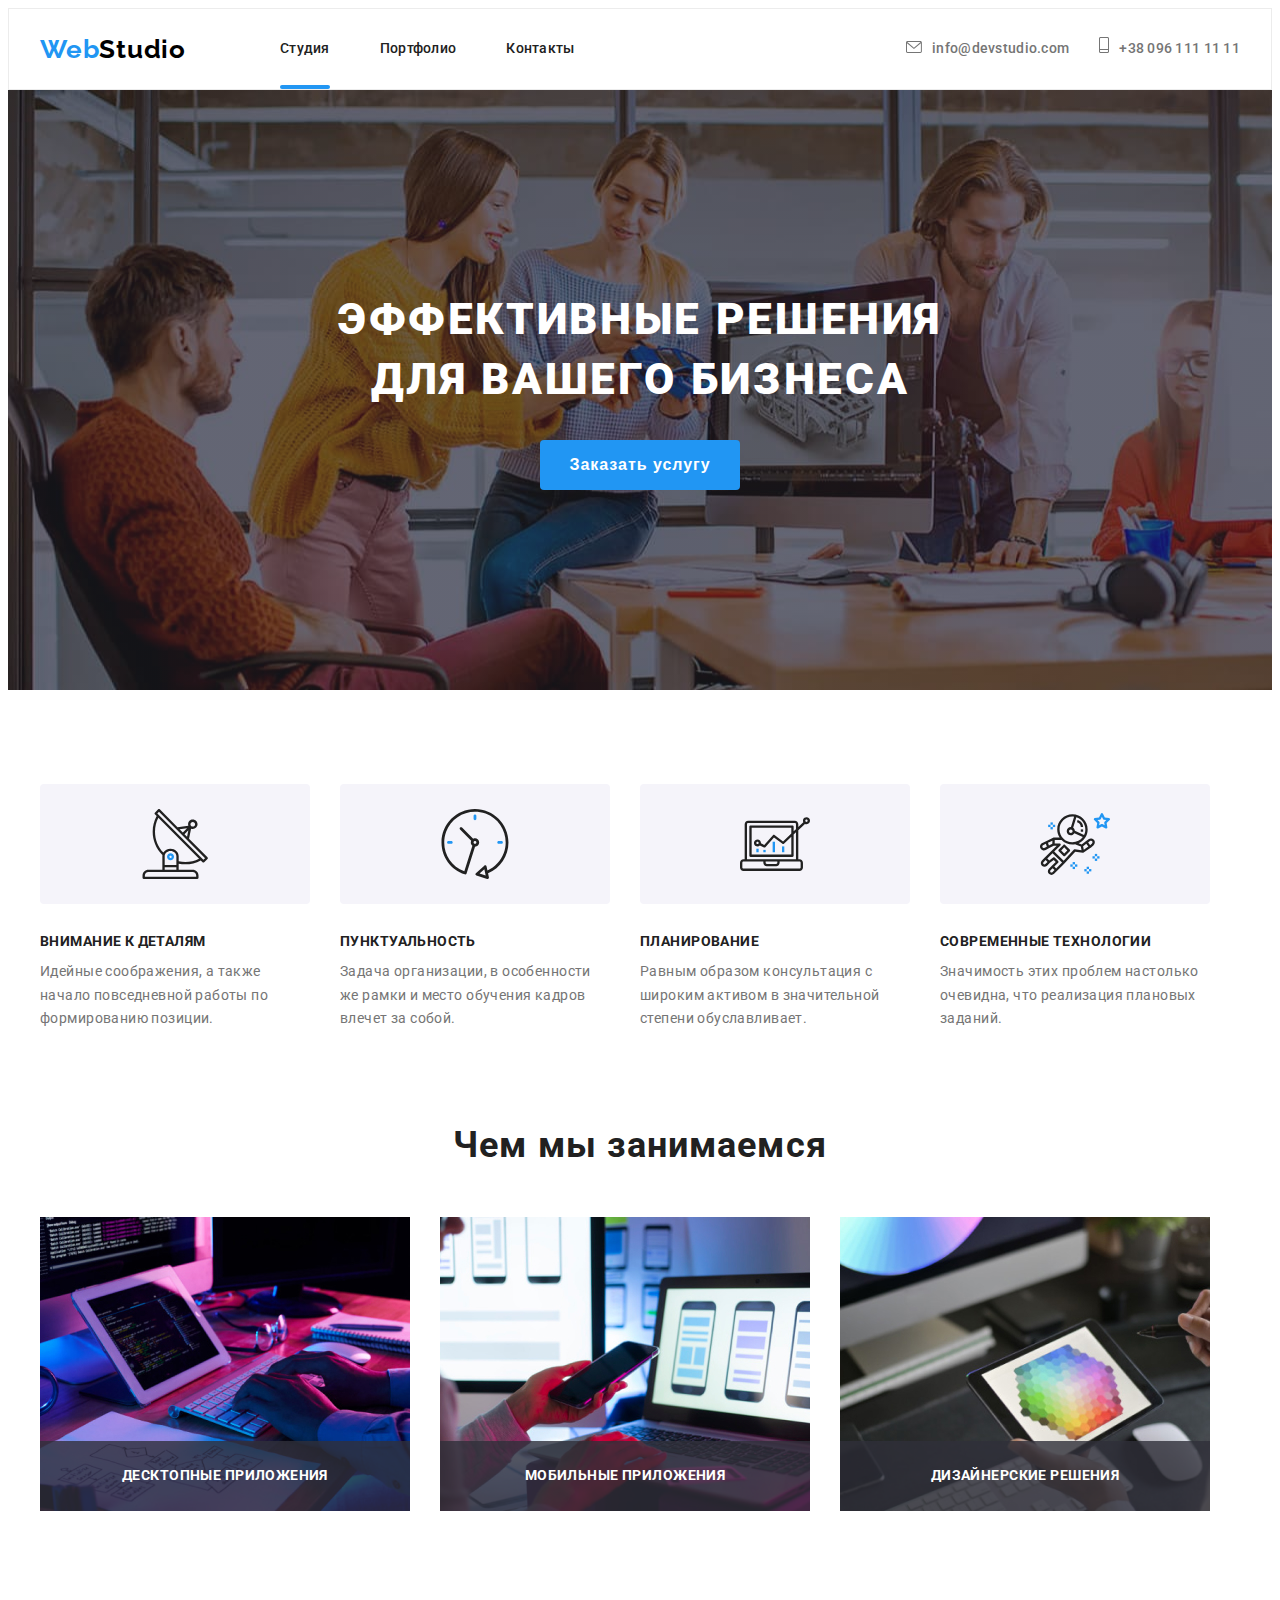
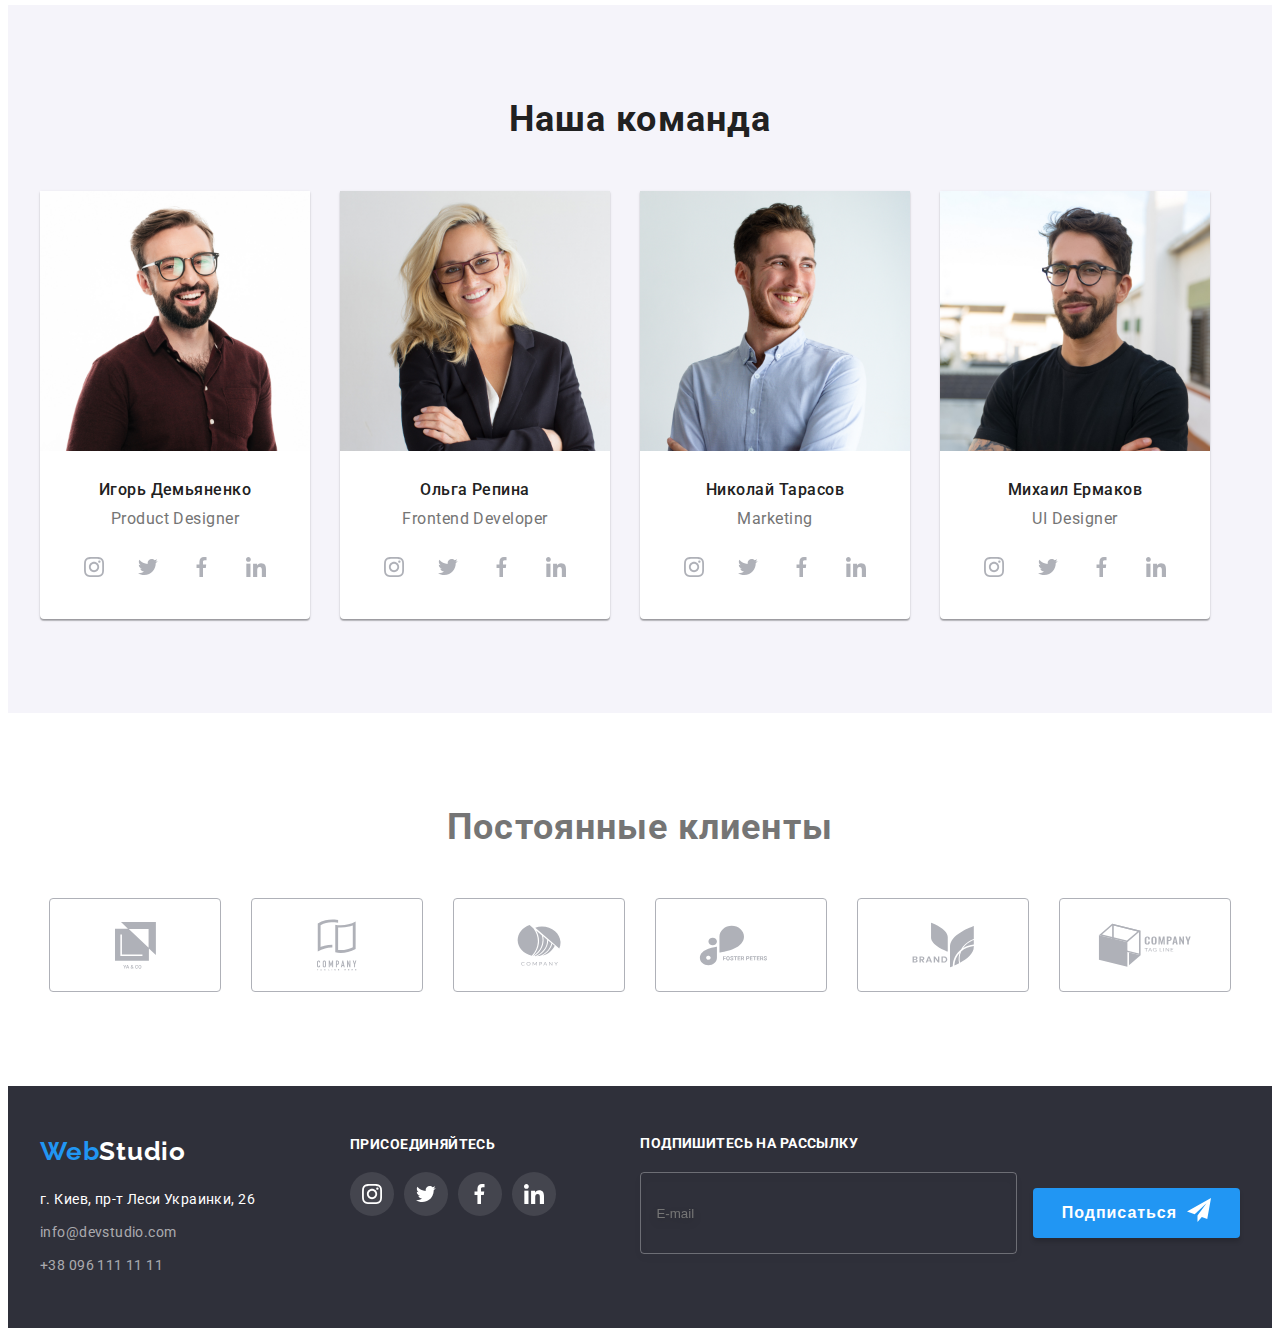
==== commit 91296ee9: "1" ====
--- a/index.html
+++ b/index.html
@@ -17,28 +17,27 @@
     </head>
     <body>
         <header class="header">
-            <div class="container header-container">
-                <a class="logo link" href="/">Web<span class="logo-header">Studio</span></a>
+            <div class="container header__container">
+                <a class="header__logo logo link" href="/">Web<span class="logo__black">Studio</span></a>
                 <nav class="nav">
-                    
-                    <ul class="list">
-                        <li class="item">
-                            <a class="link current" href="/">Студия</a>
-                        </li>
-                        <li class="item">
-                            <a class="link" href="./portfolio.html">Портфолио</a>
-                        </li>
-                        <li class="item">
-                            <a class="link" href="#">Контакты</a>
+                    <ul class="nav-list header__list list">
+                        <li class="nav-list__item">
+                            <a class="link nav-list__link nav-list__link--current" href="/">Студия</a>
+                        </li>
+                        <li class="nav-list__item">
+                            <a class="link nav-list__link" href="./portfolio.html">Портфолио</a>
+                        </li>
+                        <li class="nav-list__item">
+                            <a class="link nav-list__link" href="#">Контакты</a>
                         </li>
                     </ul>
                 </nav>
-                <ul class="list header-contacts ">
-                    <li class="item">
-                        <a class="link" href="mailto:info@devstudio.com"><svg class="icon" width="16" height="12"><use href="./images/icons.svg#icon-envelope"></use></svg>info@devstudio.com</a>
+                <ul class="list header__list header-contacts">
+                    <li class="header-contacts__item">
+                        <a class="link header-contacts__link" href="mailto:info@devstudio.com"><svg class="header-contacts__icon" width="16" height="12"><use href="./images/icons.svg#icon-envelope"></use></svg>info@devstudio.com</a>
                     </li>
-                    <li class="item">
-                        <a class="link" href="tel:+380961111111"><svg class="icon" width="10" height="16"><use href="./images/icons.svg#icon-phone"></use></svg>+38 096 111 11 11</a>
+                    <li class="header-contacts__item">
+                        <a class="link header-contacts__link" href="tel:+380961111111"><svg class="header-contacts__icon" width="10" height="16"><use href="./images/icons.svg#icon-phone"></use></svg>+38 096 111 11 11</a>
                     </li>
                 </ul>
             </div>
@@ -48,62 +47,62 @@
 
         <main>
             <section class="hero">
-                <div class="container">
-                    <h1 class="title">Эффективные решения <br /> для вашего бизнеса</h1>
-                    <button data-modal-open class="button" type="button">Заказать услугу</button>
+                <div class="container hero__container">
+                    <h1 class="hero__title">Эффективные решения <br /> для вашего бизнеса</h1>
+                    <button data-modal-open class="button hero__button" type="button">Заказать услугу</button>
                 </div>
             </section>
             <section class="advantages">
-                <div class="container">
+                <div class="advantages__container container">
                     <h2 class="visually-hidden">Наши преймущества</h2>
-                    <ul class="list">
-                        <li class="item">
-                            <div class="icon-box">
-                                <svg class="icon" width="70" height="70"><use href="./images/icons.svg#icon-antenna"></use></svg>
+                    <ul class="advantages__list">
+                        <li class="advantages__item">
+                            <div class="advantages__icon-box">
+                                <svg class="advantages__icon" width="70" height="70"><use href="./images/icons.svg#icon-antenna"></use></svg>
                             </div>
-                            <h3 class="title">
+                            <h3 class="advantages__title title">
                                 Внимание к деталям
                             </h3>
-                            <p class="text">
+                            <p class="advantages__text">
                                 Идейные соображения, а также начало повседневной работы по формированию позиции.
                             </p>
                         </li>
-                        <li class="item">
-                            <div class="icon-box">
-                                <svg class="icon" width="70" height="70">
+                        <li class="advantages__item">
+                            <div class="advantages__icon-box">
+                                <svg class="advantages__icon" width="70" height="70">
                                     <use href="./images/icons.svg#icon-clock"></use>
                                 </svg>
                             </div>
-                            <h3 class="title">
+                            <h3 class="advantages__title title">
                                 Пунктуальность
                             </h3>
-                            <p class="text">
+                            <p class="advantages__text">
                                 Задача организации, в особенности же рамки и место обучения кадров влечет за собой.
                             </p>
                         </li>
-                        <li class="item">
-                            <div class="icon-box">
-                                <svg class="icon" width="70" height="70">
+                        <li class="advantages__item">
+                            <div class="advantages__icon-box">
+                                <svg class="advantages__icon" width="70" height="70">
                                     <use href="./images/icons.svg#icon-diagram"></use>
                                 </svg>
                             </div>
-                            <h3 class="title">
+                            <h3 class="advantages__title title">
                                 Планирование
                             </h3>
-                            <p class="text">
+                            <p class="advantages__text">
                                 Равным образом консультация с широким активом в значительной степени обуславливает.
                             </p>
                         </li>
-                        <li class="item">
-                            <div class="icon-box">
-                                <svg class="icon" width="70" height="70">
+                        <li class="advantages__item">
+                            <div class="advantages__icon-box">
+                                <svg class="advantages__icon" width="70" height="70">
                                     <use href="./images/icons.svg#icon-astronaut"></use>
                                 </svg>
                             </div>
-                            <h3 class="title">
+                            <h3 class="advantages__title title">
                                 Современные технологии
                             </h3>
-                            <p class="text">
+                            <p class="advantages__text">
                                 Значимость этих проблем настолько очевидна, что реализация плановых заданий.
                             </p>
                         </li>
@@ -111,162 +110,162 @@
                 </div>
             </section>
             <section class="work">
-                <div class="container">
-                    <h2 class="title">Чем мы занимаемся</h2>
-                    <ul class="list">
-                        <li class="item">
+                <div class="work__container container">
+                    <h2 class="work__title title">Чем мы занимаемся</h2>
+                    <ul class="work__list list">
+                        <li class="work__item">
                             <img src="./images/section-photo1.jpg" alt="Програмист за роботой" width="370" height="294">
-                            <p class="text">Десктопные приложения</p>
-                        </li>
-                        <li class="item">
+                            <p class="work__text">Десктопные приложения</p>
+                        </li>
+                        <li class="work__item">
                             <img src="./images/section-photo2.jpg" alt="Разработка мобильных приложений" width="370" height="294">
-                            <p class="text">Мобильные приложения</p>
-                        </li>
-                        <li class="item">
+                            <p class="work__text">Мобильные приложения</p>
+                        </li>
+                        <li class="work__item">
                             <img src="./images/section-photo3.jpg" alt="Веб-дизайн" width="370" height="294">
-                            <p class="text">Дизайнерские решения</p>
+                            <p class="work__text">Дизайнерские решения</p>
                         </li>
                     </ul>
                 </div>
             </section>
             <section class="team">
-                <div class="container">
-                    <h2 class="title">Наша команда</h2>
-                    <ul class="list">
-                        <li class="card">
+                <div class="team__container container">
+                    <h2 class="team__title title">Наша команда</h2>
+                    <ul class="team__list list cards">
+                        <li class="cards__item">
                             <img src="./images/ihor.jpg" alt="Игорь Демьяненко" width="270" height="260" />
-                            <h3 class="title">Игорь Демьяненко</h3>
-                            <p class="text">Product Designer</p>
-                            <ul class="list team-social">
-                                <li class="item">
-                                    <a class="link" href="https://www.instagram.com/" target="_blank" rel="noopener noreferrer">
-                                        <svg class="icon" width="20" height="20">
+                            <h3 class="cards__title title">Игорь Демьяненко</h3>
+                            <p class="cards__text">Product Designer</p>
+                            <ul class="list cards__social social">
+                                <li class="social__item">
+                                    <a class="social__link" href="https://www.instagram.com/" target="_blank" rel="noopener noreferrer">
+                                        <svg class="social__icon" width="20" height="20">
                                             <use href="./images/icons.svg#icon-instagram"></use>
                                         </svg>
                                     </a>
                                 </li>
-                                <li class="item">
-                                    <a class="link" href="https://www.twitter.com/" target="_blank" rel="noopener noreferrer">
-                                        <svg class="icon" width="20" height="20">
+                                <li class="social__item">
+                                    <a class="social__link" href="https://www.twitter.com/" target="_blank" rel="noopener noreferrer">
+                                        <svg class="social__icon" width="20" height="20">
                                             <use href="./images/icons.svg#icon-twitter"></use>
                                         </svg>
                                     </a>
                                 </li>
-                                <li class="item">
-                                    <a class="link" href="https://www.facebook.com/" target="_blank" rel="noopener noreferrer">
-                                        <svg class="icon" width="20" height="20">
+                                <li class="social__item">
+                                    <a class="social__link" href="https://www.facebook.com/" target="_blank" rel="noopener noreferrer">
+                                        <svg class="social__icon" width="20" height="20">
                                             <use href="./images/icons.svg#icon-facebook"></use>
                                         </svg>
                                     </a>
                                 </li>
-                                <li class="item">
-                                    <a class="link" href="https://www.linkedin.com/" target="_blank" rel="noopener noreferrer">
-                                        <svg class="icon" width="20" height="20">
+                                <li class="social__item">
+                                    <a class="social__link" href="https://www.linkedin.com/" target="_blank" rel="noopener noreferrer">
+                                        <svg class="social__icon" width="20" height="20">
                                             <use href="./images/icons.svg#icon-linkedin"></use>
                                         </svg>
                                     </a>
                                 </li>
                             </ul>
                         </li>
-                        <li class="card">
+                        <li class="cards__item">
                             <img src="./images/olga.jpg" alt="Ольга Репина" width="270" height="260" />
-                            <h3 class="title">Ольга Репина</h3>
-                            <p class="text">Frontend Developer</p>
-                            <ul class="list team-social">
-                                <li class="item">
-                                    <a class="link" href="https://www.instagram.com/" target="_blank" rel="noopener noreferrer">
-                                        <svg class="icon" width="20" height="20">
+                            <h3 class="cards__title title">Ольга Репина</h3>
+                            <p class="cards__text">Frontend Developer</p>
+                            <ul class="list cards__social social">
+                                <li class="social__item">
+                                    <a class="social__link" href="https://www.instagram.com/" target="_blank" rel="noopener noreferrer">
+                                        <svg class="social__icon" width="20" height="20">
                                             <use href="./images/icons.svg#icon-instagram"></use>
                                         </svg>
                                     </a>
                                 </li>
-                                <li class="item">
-                                    <a class="link" href="https://www.twitter.com/" target="_blank" rel="noopener noreferrer">
-                                        <svg class="icon" width="20" height="20">
+                                <li class="social__item">
+                                    <a class="social__link" href="https://www.twitter.com/" target="_blank" rel="noopener noreferrer">
+                                        <svg class="social__icon" width="20" height="20">
                                             <use href="./images/icons.svg#icon-twitter"></use>
                                         </svg>
                                     </a>
                                 </li>
-                                <li class="item">
-                                    <a class="link" href="https://www.facebook.com/" target="_blank" rel="noopener noreferrer">
-                                        <svg class="icon" width="20" height="20">
+                                <li class="social__item">
+                                    <a class="social__link" href="https://www.facebook.com/" target="_blank" rel="noopener noreferrer">
+                                        <svg class="social__icon" width="20" height="20">
                                             <use href="./images/icons.svg#icon-facebook"></use>
                                         </svg>
                                     </a>
                                 </li>
-                                <li class="item">
-                                    <a class="link" href="https://www.linkedin.com/" target="_blank" rel="noopener noreferrer">
-                                        <svg class="icon" width="20" height="20">
+                                <li class="social__item">
+                                    <a class="social__link" href="https://www.linkedin.com/" target="_blank" rel="noopener noreferrer">
+                                        <svg class="social__icon" width="20" height="20">
                                             <use href="./images/icons.svg#icon-linkedin"></use>
                                         </svg>
                                     </a>
                                 </li>
                             </ul>
                         </li>
-                        <li class="card">
+                        <li class="cards__item">
                             <img src="./images/nikolay.jpg" alt="Николай Тарасов" width="270" height="260" />
-                            <h3 class="title">Николай Тарасов</h3>
-                            <p class="text">Marketing</p>
-                            <ul class="list team-social">
-                                <li class="item">
-                                    <a class="link" href="https://www.instagram.com/" target="_blank" rel="noopener noreferrer">
-                                        <svg class="icon" width="20" height="20">
+                            <h3 class="cards__title title">Николай Тарасов</h3>
+                            <p class="cards__text">Marketing</p>
+                            <ul class="list cards__social social">
+                                <li class="social__item">
+                                    <a class="social__link" href="https://www.instagram.com/" target="_blank" rel="noopener noreferrer">
+                                        <svg class="social__icon" width="20" height="20">
                                             <use href="./images/icons.svg#icon-instagram"></use>
                                         </svg>
                                     </a>
                                 </li>
-                                <li class="item">
-                                    <a class="link" href="https://www.twitter.com/" target="_blank" rel="noopener noreferrer">
-                                        <svg class="icon" width="20" height="20">
+                                <li class="social__item">
+                                    <a class="social__link" href="https://www.twitter.com/" target="_blank" rel="noopener noreferrer">
+                                        <svg class="social__icon" width="20" height="20">
                                             <use href="./images/icons.svg#icon-twitter"></use>
                                         </svg>
                                     </a>
                                 </li>
-                                <li class="item">
-                                    <a class="link" href="https://www.facebook.com/" target="_blank" rel="noopener noreferrer">
-                                        <svg class="icon" width="20" height="20">
+                                <li class="social__item">
+                                    <a class="social__link" href="https://www.facebook.com/" target="_blank" rel="noopener noreferrer">
+                                        <svg class="social__icon" width="20" height="20">
                                             <use href="./images/icons.svg#icon-facebook"></use>
                                         </svg>
                                     </a>
                                 </li>
-                                <li class="item">
-                                    <a class="link" href="https://www.linkedin.com/" target="_blank" rel="noopener noreferrer">
-                                        <svg class="icon" width="20" height="20">
+                                <li class="social__item">
+                                    <a class="social__link" href="https://www.linkedin.com/" target="_blank" rel="noopener noreferrer">
+                                        <svg class="social__icon" width="20" height="20">
                                             <use href="./images/icons.svg#icon-linkedin"></use>
                                         </svg>
                                     </a>
                                 </li>
                             </ul>
                         </li>
-                        <li class="card">
+                        <li class="cards__item">
                             <img src="./images/mikhail.jpg" alt="Михаил Ермаков" width="270" height="260" />
-                            <h3 class="title">Михаил Ермаков</h3>
-                            <p class="text">UI Designer</p>
-                            <ul class="list team-social">
-                                <li class="item">
-                                    <a class="link" href="https://www.instagram.com/" target="_blank" rel="noopener noreferrer">
-                                        <svg class="icon" width="20" height="20">
+                            <h3 class="cards__title title">Михаил Ермаков</h3>
+                            <p class="cards__text">UI Designer</p>
+                            <ul class="list cards__social social">
+                                <li class="social__item">
+                                    <a class="social__link" href="https://www.instagram.com/" target="_blank" rel="noopener noreferrer">
+                                        <svg class="social__icon" width="20" height="20">
                                             <use href="./images/icons.svg#icon-instagram"></use>
                                         </svg>
                                     </a>
                                 </li>
-                                <li class="item">
-                                    <a class="link" href="https://www.twitter.com/" target="_blank" rel="noopener noreferrer">
-                                        <svg class="icon" width="20" height="20">
+                                <li class="social__item">
+                                    <a class="social__link" href="https://www.twitter.com/" target="_blank" rel="noopener noreferrer">
+                                        <svg class="social__icon" width="20" height="20">
                                             <use href="./images/icons.svg#icon-twitter"></use>
                                         </svg>
                                     </a>
                                 </li>
-                                <li class="item">
-                                    <a class="link" href="https://www.facebook.com/" target="_blank" rel="noopener noreferrer">
-                                        <svg class="icon" width="20" height="20">
+                                <li class="social__item">
+                                    <a class="social__link" href="https://www.facebook.com/" target="_blank" rel="noopener noreferrer">
+                                        <svg class="social__icon" width="20" height="20">
                                             <use href="./images/icons.svg#icon-facebook"></use>
                                         </svg>
                                     </a>
                                 </li>
-                                <li class="item">
-                                    <a class="link" href="https://www.linkedin.com/" target="_blank" rel="noopener noreferrer">
-                                        <svg class="icon" width="20" height="20">
+                                <li class="social__item">
+                                    <a class="social__link" href="https://www.linkedin.com/" target="_blank" rel="noopener noreferrer">
+                                        <svg class="social__icon" width="20" height="20">
                                             <use href="./images/icons.svg#icon-linkedin"></use>
                                         </svg>
                                     </a>
@@ -277,46 +276,46 @@
                 </div> 
             </section>
             <section class="clients">
-                <div class="container">
-                    <h2 class="title">Постоянные клиенты</h2>
-                    <ul class="list">
-                        <li class="item">
-                            <a class="link" href="#">
+                <div class="clients__container container">
+                    <h2 class="clients__title">Постоянные клиенты</h2>
+                    <ul class="clients__list">
+                        <li class="clients__item">
+                            <a class="clients__link" href="#">
                                 <svg class="icon" width="41" height="47">
                                     <use href="./images/icons.svg#icon-company-01"></use>
                                 </svg>
                             </a>
                         </li>
-                        <li class="item">
-                            <a class="link" href="#">
+                        <li class="clients__item">
+                            <a class="clients__link" href="#">
                                 <svg class="icon" width="40" height="52">
                                     <use href="./images/icons.svg#icon-company-02"></use>
                                 </svg>
                             </a>
                         </li>
-                        <li class="item">
-                            <a class="link" href="#">
+                        <li class="clients__item">
+                            <a class="clients__link" href="#">
                                 <svg class="icon" width="44" height="42">
                                     <use href="./images/icons.svg#icon-company-03"></use>
                                 </svg>
                             </a>
                         </li>
-                        <li class="item">
-                            <a class="link" href="#">
+                        <li class="clients__item">
+                            <a class="clients__link" href="#">
                                 <svg class="icon" width="85" height="41">
                                     <use href="./images/icons.svg#icon-company-04"></use>
                                 </svg>
                             </a>
                         </li>
-                        <li class="item">
-                            <a class="link" href="#">
+                        <li class="clients__item">
+                            <a class="clients__link" href="#">
                                 <svg class="icon" width="63" height="46">
                                     <use href="./images/icons.svg#icon-company-05"></use>
                                 </svg>
                             </a>
                         </li>
-                        <li class="item">
-                            <a class="link" href="#">
+                        <li class="clients__item">
+                            <a class="clients__link" href="#">
                                 <svg class="icon" width="94" height="44">
                                     <use href="./images/icons.svg#icon-company-06"></use>
                                 </svg>
@@ -327,67 +326,67 @@
             </section>
         </main>
         <footer class="footer">
-            <div class="container">
-                <div class="footer-contacts">
-                    <a class="logo link" href="/">Web<span class="logo-footer">Studio</span></a>
-                    <address>
-                        <ul class="list contact-list">
-                            <li class="item">
-                                <a class="link adress" href="https://goo.gl/maps/MKQ6ixuW8aqWwScH6">г. Киев, пр-т Леси Украинки, 26</a>
+            <div class="footer__container container">
+                <div class="footer__contacts">
+                    <a class="footer__logo logo link" href="/">Web<span class="logo__white">Studio</span></a>
+                    <address class="footer__address address">
+                        <ul class="list address__list">
+                            <li class="address__item">
+                                <a class="address__link address__mapping link" href="https://goo.gl/maps/MKQ6ixuW8aqWwScH6">г. Киев, пр-т Леси Украинки, 26</a>
                             </li>
-                            <li class="item">
-                                <a class="link" href="mailto:info@devstudio.com">info@devstudio.com</a>
+                            <li class="address__item">
+                                <a class="address__link link" href="mailto:info@devstudio.com">info@devstudio.com</a>
                             </li>
-                            <li class="item">
-                                <a class="link" href="tel:+380961111111">+38 096 111 11 11</a>
+                            <li class="address__item">
+                                <a class="address__link link" href="tel:+380961111111">+38 096 111 11 11</a>
                             </li>
                         </ul>
                     </address>
                 </div>
-                <div class="footer-social-box">
-                    <p class="text">присоединяйтесь</p>
-                    <ul class="list footer-social">
-                        <li class="item">
-                            <a class="link" href="https://www.instagram.com/" target="_blank" rel="noopener noreferrer">
-                                <svg class="icon" width="20" height="20">
+                <div class="footer__social-box social-box">
+                    <p class="social-box__text">присоединяйтесь</p>
+                    <ul class="list footer__social social">
+                        <li class="social__item">
+                            <a class="social__link social__link--footer" href="https://www.instagram.com/" target="_blank" rel="noopener noreferrer">
+                                <svg class="social__icon social__icon--footer" width="20" height="20">
                                     <use href="./images/icons.svg#icon-instagram"></use>
                                 </svg>
                             </a>
                         </li>
-                        <li class="item">
-                            <a class="link" href="https://www.twitter.com/" target="_blank" rel="noopener noreferrer">
-                                <svg class="icon" width="20" height="20">
+                        <li class="social__item">
+                            <a class="social__link social__link--footer" href="https://www.twitter.com/" target="_blank" rel="noopener noreferrer">
+                                <svg class="social__icon social__icon--footer" width="20" height="20">
                                     <use href="./images/icons.svg#icon-twitter"></use>
                                 </svg>
                             </a>
                         </li>
-                        <li class="item">
-                            <a class="link" href="https://www.facebook.com/" target="_blank" rel="noopener noreferrer">
-                                <svg class="icon" width="20" height="20">
+                        <li class="social__item">
+                            <a class="social__link social__link--footer" href="https://www.facebook.com/" target="_blank" rel="noopener noreferrer">
+                                <svg class="social__icon social__icon--footer" width="20" height="20">
                                     <use href="./images/icons.svg#icon-facebook"></use>
                                 </svg>
                             </a>
                         </li>
-                        <li class="item">
-                            <a class="link" href="https://www.linkedin.com/" target="_blank" rel="noopener noreferrer">
-                                <svg class="icon" width="20" height="20">
+                        <li class="social__item">
+                            <a class="social__link social__link--footer " href="https://www.linkedin.com/" target="_blank" rel="noopener noreferrer">
+                                <svg class="social__icon social__icon--footer" width="20" height="20">
                                     <use href="./images/icons.svg#icon-linkedin"></use>
                                 </svg>
                             </a>
                         </li>
                     </ul>
                 </div>
-                <div class="footer-input">
-                    <p class="join">Подпишитесь на рассылку</p>
-                    <form class="mail">
-                        <label class="mail-field">
+                <div class="footer__join-box join">
+                    <p class="join__text">Подпишитесь на рассылку</p>
+                    <form class="join__mail">
+                        <label class="join__mail-field">
                             <input type="email" 
                             name="mail" 
-                            class="mail-input" 
+                            class="join__mail-input" 
                             placeholder="E-mail"/>
                         </label>
-                        <button type="submit" class="button submit">Подписаться
-                            <svg class="submit-icon" width="24" height="24">
+                        <button type="join__submit" class="button join__submit">Подписаться
+                            <svg class="join__icon" width="24" height="24">
                                 <use href="./images/icons.svg#icon-send"></use>
                             </svg>
                         </button>
@@ -397,50 +396,50 @@
         </footer>
         <div class="backdrop is-hidden" data-modal>
             <div class="modal">
-                <button class="close" data-modal-close><svg class="close-icon" width="11" height="11">
+                <button class="modal__close" data-modal-close><svg class="close-icon" width="11" height="11">
                         <use href="./images/icons.svg#icon-close">
         
                         </use>
                     </svg>
                 </button>
-                <p class="modal-title">Оставьте свои данные, мы вам перезвоним</p>
-                <form class="modal-form">
-                    <div class="modal-field">
-                        <label for="user-name" class="modal-label">Имя</label>
-                        <div class="input-wrap">
-                            <input type="text" class="modal-input" name="user-name" id="user-name" minlength="5" required />
-                            <svg class="modal-icon" width="18" height="18">
+                <p class="modal__title">Оставьте свои данные, мы вам перезвоним</p>
+                <form class="modal__form">
+                    <div class="modal__field">
+                        <label for="user-name" class="modal__label">Имя</label>
+                        <div class="modal__input-wrap">
+                            <input type="text" class="modal__input" name="user-name" id="user-name" minlength="5" required />
+                            <svg class="modal__icon" width="18" height="18">
                                 <use href="./images/icons.svg#icon-name"></use>
                             </svg>
                         </div>
                     </div>
-                    <div class="modal-field">
-                        <label for="user-tel" class="modal-label">Телефон</label>
-                        <div class="input-wrap">
-                            <input type="tel" class="modal-input" name="user-tel" id="user-tel" required />
-                            <svg class="modal-icon" width="18" height="18">
+                    <div class="modal__field">
+                        <label for="user-tel" class="modal__label">Телефон</label>
+                        <div class="modal__input-wrap">
+                            <input type="tel" class="modal__input" name="user-tel" id="user-tel" required />
+                            <svg class="modal__icon" width="18" height="18">
                                 <use href="./images/icons.svg#icon-tel"></use>
                             </svg>
                         </div>
                     </div>
-                    <div class="modal-field">
-                        <label for="user-email" class="modal-label">Почта</label>
-                        <div class="input-wrap">
-                            <input type="email" class="modal-input" name="user-email" id="user-email" required />
-                            <svg class="modal-icon" width="18" height="18">
+                    <div class="modal__field">
+                        <label for="user-email" class="modal__label">Почта</label>
+                        <div class="modal__input-wrap">
+                            <input type="email" class="modal__input" name="user-email" id="user-email" required />
+                            <svg class="modal__icon" width="18" height="18">
                                 <use href="./images/icons.svg#icon-mail"></use>
                             </svg>
                         </div>
                     </div>
-                    <div class="modal-field">
-                        <label for="user-text" class="modal-label">Комментарий</label>
-                        <textarea class="modal-text" name="user-text" id="user-text" placeholder="Введите текст"></textarea>
+                    <div class="modal__field">
+                        <label for="user-text" class="modal__label">Комментарий</label>
+                        <textarea class="modal__text" name="user-text" id="user-text" placeholder="Введите текст"></textarea>
                     </div>
-                    <input type="checkbox" name="policy" id="policy" class="modal-check visually-hidden">
-                    <label class="modal-check-text" for="policy">Соглашаюсь с рассылкой и принимаю&nbsp;<a class="terms">Условия
+                    <input type="checkbox" name="policy" id="policy" class="modal__check visually-hidden">
+                    <label class="modal__check-text" for="policy">Соглашаюсь с рассылкой и принимаю&nbsp;<a class="modal__terms">Условия
                             договора</a></label>
-                    <div class="modal-button-wrap">
-                        <button class="modal-button" type="submit">Отправить</button>
+                    <div class="modal__button-wrap">
+                        <button class="modal__button" type="submit">Отправить</button>
                     </div>
                 </form>
             </div>
--- a/css/main.css
+++ b/css/main.css
@@ -54,7 +54,7 @@
   border-radius: 4px;
 }
 
-.close {
+.modal__close {
   position: absolute;
   top: 8px;
   right: 8px;
@@ -70,11 +70,11 @@
   transition: fill 250ms cubic-bezier(0.4, 0, 0.2, 1);
 }
 
-.close:hover, .close:focus {
+.modal__close:hover, .modal__close:focus {
   fill: var(--accent-color);
 }
 
-.modal-title {
+.modal__title {
   font-weight: bold;
   font-size: 20px;
   line-height: 1.15;
@@ -84,7 +84,7 @@
   color: #212121;
 }
 
-.modal-input {
+.modal__input {
   outline: none;
   width: 100%;
   height: 40px;
@@ -96,7 +96,7 @@
   transition: border-color 250ms cubic-bezier(0.4, 0, 0.2, 1);
 }
 
-.modal-text {
+.modal__text {
   outline: none;
   width: 100%;
   height: 120px;
@@ -108,15 +108,15 @@
   transition: border-color 250ms cubic-bezier(0.4, 0, 0.2, 1);
 }
 
-.modal-field {
+.modal__field {
   margin-bottom: 10px;
 }
 
-.modal-field:last-child {
+.modal__field:last-child {
   margin-bottom: 20px;
 }
 
-.modal-label {
+.modal__label {
   display: block;
   margin-bottom: 4px;
   font-style: 12px;
@@ -125,11 +125,11 @@
   color: var(--primary-text-color);
 }
 
-.input-wrap {
+.modal__input-wrap {
   position: relative;
 }
 
-.modal-icon {
+.modal__icon {
   position: absolute;
   top: 50%;
   left: 15px;
@@ -137,16 +137,16 @@
   transition: fill 250ms cubic-bezier(0.4, 0, 0.2, 1);
 }
 
-.modal-input:focus,
-.modal-text:focus {
+.modal__input:focus + .modal__icon {
+  fill: var(--accent-color);
+}
+
+.modal__input:focus,
+.modal__text:focus {
   border-color: var(--accent-color);
 }
 
-.modal-input:focus + .modal-icon {
-  fill: var(--accent-color);
-}
-
-.modal-check-text {
+.modal__check-text {
   font-size: 14px;
   line-height: 1.71;
   letter-spacing: 0.03em;
@@ -157,7 +157,7 @@
   margin-bottom: 30px;
 }
 
-.modal-check-text::before {
+.modal__check-text::before {
   content: "";
   width: 16px;
   height: 15px;
@@ -167,29 +167,29 @@
   margin-right: 9px;
 }
 
-.modal-check:checked + .modal-check-text::before {
+.modal__check:checked + .modal__check-text::before {
   background-image: url(../images/check.svg);
   border: none;
   background-position: center;
   background-repeat: no-repeat;
 }
 
-.terms {
+.modal__terms {
   cursor: pointer;
   text-decoration: underline;
   color: var(--accent-color);
 }
 
-.modal-check {
-  text-align: center;
-}
-
-.modal-button-wrap {
-  display: flex;
-  justify-content: center;
-}
-
-.modal-button {
+.modal__check {
+  text-align: center;
+}
+
+.modal__button-wrap {
+  display: flex;
+  justify-content: center;
+}
+
+.modal__button {
   background: var(--accent-color);
   box-shadow: 0px 4px 4px rgba(0, 0, 0, 0.15);
   border: none;
@@ -205,7 +205,7 @@
   color: var(--address-color);
 }
 
-.modal-button:active {
+.modal__button:active {
   background: #188ce8;
 }
 
@@ -224,6 +224,61 @@
   line-height: 1.17;
 }
 
+.logo {
+  font-family: "Raleway", sans-serif;
+  font-weight: 700;
+  font-size: 26px;
+  line-height: 1.19;
+  color: var(--accent-color);
+  letter-spacing: 0.03em;
+  margin-right: 94px;
+}
+
+.logo__black {
+  color: var(--logo-up-color);
+}
+
+.logo__white {
+  color: var(--logo-down-color);
+}
+
+.social {
+  display: flex;
+  justify-content: center;
+}
+
+.social__item {
+  display: flex;
+  justify-content: center;
+  align-items: center;
+}
+
+.social__item:not(:last-child) {
+  margin-right: 10px;
+}
+
+.social__link {
+  display: flex;
+  align-items: center;
+  justify-content: center;
+  width: 44px;
+  height: 44px;
+  background-color: var(--address-color);
+  fill: #afb1b8;
+  transition: background-color 250ms cubic-bezier(0.4, 0, 0.2, 1), fill 250ms cubic-bezier(0.4, 0, 0.2, 1);
+  border-radius: 50%;
+}
+
+.social__link:hover, .social__link:focus {
+  background-color: var(--accent-color);
+  fill: var(--primary-bg-color);
+}
+
+.social__link--footer {
+  background-color: rgba(255, 255, 255, 0.1);
+  fill: var(--address-color);
+}
+
 body {
   color: var(--primary-text-color);
   background-color: var(--primary-bg-color);
@@ -231,6 +286,19 @@
   font-size: 14px;
   line-height: 1.71;
   letter-spacing: 0.03em;
+}
+
+img {
+  display: block;
+}
+
+.button {
+  border: none;
+  outline: none;
+}
+
+.link {
+  text-decoration: none;
 }
 
 ol,
@@ -252,56 +320,17 @@
   padding: 0;
 }
 
-img {
-  display: block;
-}
-
-.button {
-  border: none;
-  outline: none;
-}
-
-.link {
-  text-decoration: none;
-}
-
-.logo {
-  font-family: "Raleway", sans-serif;
-  font-weight: 700;
-  font-size: 26px;
-  line-height: 1.19;
-  color: var(--accent-color);
-  letter-spacing: 0.03em;
-  margin-right: 94px;
-}
-
-.logo-header {
-  color: var(--logo-up-color);
-}
-
-.logo-footer {
-  color: var(--logo-down-color);
-}
-
 .header {
   border: 1px solid #ececec;
 }
 
-.header-container {
+.header__container {
   display: flex;
   align-items: center;
   height: 80px;
 }
 
-.header-contacts {
-  margin-left: auto;
-}
-
-.nav {
-  display: flex;
-}
-
-.nav .link {
+.nav-list__link {
   font-weight: 500;
   font-size: 14px;
   line-height: 1.14;
@@ -312,7 +341,7 @@
   position: relative;
 }
 
-.nav .link.current::after {
+.nav-list__link--current::after {
   content: "";
   position: absolute;
   left: 0;
@@ -324,15 +353,23 @@
   border-radius: 2px;
 }
 
-.header .list {
-  display: flex;
-}
-
-.header .item:not(:last-child) {
+.header-contacts {
+  margin-left: auto;
+}
+
+.header-contacts__item:first-child {
+  margin-right: 30px;
+}
+
+.header__list {
+  display: flex;
+}
+
+.nav-list__item:not(:last-child) {
   margin-right: 50px;
 }
 
-.header-contacts .link {
+.header-contacts__link {
   font-weight: 500;
   font-size: 14px;
   line-height: 1.14;
@@ -347,15 +384,15 @@
   color: var(--accent-color);
 }
 
-.header-contacts .link:hover,
-.header-contacts .link:focus,
-.header-contacts .icon:hover,
-.header-contacts .icon:focus {
+.header-contacts__link:hover,
+.header-contacts__link:focus,
+.header-contacts__icon:hover,
+.header-contacts__icon:focus {
   color: var(--accent-color);
   --color2: var(--accent-color);
 }
 
-.header-contacts .icon {
+.header-contacts__icon {
   margin-right: 10px;
 }
 
@@ -366,14 +403,14 @@
   padding-bottom: 200px;
 }
 
-.hero .container {
+.hero__container {
   display: flex;
   justify-content: center;
   align-items: center;
   flex-direction: column;
 }
 
-.hero .title {
+.hero__title {
   color: var(--primary-bg-color);
   font-weight: 900;
   font-size: 44px;
@@ -384,7 +421,7 @@
   margin-bottom: 30px;
 }
 
-.hero .button {
+.hero__button {
   background: var(--accent-color);
   border-radius: 4px;
   color: var(--address-color);
@@ -398,11 +435,11 @@
   transition: background-color 250ms cubic-bezier(0.4, 0, 0.2, 1), background-color 250ms cubic-bezier(0.4, 0, 0.2, 1);
 }
 
-.hero .button:active {
+.hero__button:active {
   box-shadow: 0px 4px 4px rgba(0, 0, 0, 0.15);
 }
 
-.hero .button:hover, .hero .button:focus {
+.hero__button:hover, .hero__button:focus {
   background-color: var(--primary-bg-color);
   color: var(--accent-color);
 }
@@ -411,19 +448,19 @@
   padding-top: 94px;
 }
 
-.advantages .list {
-  display: flex;
-}
-
-.advantages .item {
+.advantages__list {
+  display: flex;
+}
+
+.advantages__item {
   width: 270px;
 }
 
-.advantages .item:not(:last-child) {
+.advantages__item:not(:last-child) {
   margin-right: 30px;
 }
 
-.advantages .title {
+.advantages__title {
   font-weight: bold;
   font-size: 14px;
   line-height: 1.14;
@@ -432,13 +469,13 @@
   margin-bottom: 10px;
 }
 
-.advantages .text {
+.advantages__text {
   font-size: 14px;
   line-height: 1.71;
   letter-spacing: 0.03em;
 }
 
-.icon-box {
+.advantages__icon-box {
   display: flex;
   width: 270px;
   height: 120px;
@@ -454,19 +491,16 @@
   padding-top: 94px;
 }
 
-.work .list {
-  display: flex;
-}
-
-.work .item {
+.work__list {
+  display: flex;
+}
+
+.work__item {
   margin-right: 30px;
-}
-
-.work .item {
   position: relative;
 }
 
-.work .text {
+.work__text {
   position: absolute;
   bottom: 0;
   left: 0;
@@ -485,7 +519,7 @@
   background: rgba(47, 48, 58, 0.8);
 }
 
-.work .title {
+.work__title {
   font-weight: bold;
   font-size: 36px;
   line-height: 1.16;
@@ -500,11 +534,11 @@
   padding-top: 94px;
 }
 
-.team .list {
-  display: flex;
-}
-
-.team .card {
+.team__list {
+  display: flex;
+}
+
+.cards__item {
   background-color: var(--primary-bg-color);
   box-shadow: 0px 1px 3px rgba(0, 0, 0, 0.12), 0px 1px 1px rgba(0, 0, 0, 0.14), 0px 2px 1px rgba(0, 0, 0, 0.2);
   border-radius: 0px 0px 4px 4px;
@@ -512,7 +546,7 @@
   margin-right: 30px;
 }
 
-.team .title {
+.team__title {
   font-weight: bold;
   font-size: 36px;
   line-height: 1.16;
@@ -521,7 +555,7 @@
   margin-bottom: 50px;
 }
 
-.team .list .title {
+.cards__title {
   font-weight: 500;
   font-size: 16px;
   line-height: 1.18;
@@ -531,7 +565,7 @@
   margin-top: 30px;
 }
 
-.team .text {
+.cards__text {
   font-size: 16px;
   line-height: 1.18;
   text-align: center;
@@ -539,46 +573,11 @@
   margin-bottom: 16px;
 }
 
-.team-social {
-  display: flex;
-  justify-content: center;
-}
-
-.team .item {
-  display: flex;
-  justify-content: center;
-  align-items: center;
-}
-
-.team .link {
-  width: 44px;
-  height: 44px;
-  background-color: var(--address-color);
-  fill: #afb1b8;
-  transition: background-color 250ms cubic-bezier(0.4, 0, 0.2, 1), fill 250ms cubic-bezier(0.4, 0, 0.2, 1);
-  border-radius: 50%;
-}
-
-.team .link:hover, .team .link:focus {
-  background-color: var(--accent-color);
-  fill: var(--primary-bg-color);
-}
-
-.team .item:not(:last-child) {
-  margin-right: 10px;
-}
-
-.team-social .link {
-  display: flex;
-  align-items: center;
-  justify-content: center;
-}
-
 .clients {
   padding: 94px 0;
 }
 
-.clients .title {
+.clients__title {
   font-weight: bold;
   font-size: 36px;
   line-height: 1.16;
@@ -587,16 +586,16 @@
   margin-bottom: 50px;
 }
 
-.clients .list {
-  display: flex;
-  justify-content: center;
-}
-
-.clients .item:not(:last-child) {
+.clients__list {
+  display: flex;
+  justify-content: center;
+}
+
+.clients__item:not(:last-child) {
   margin-right: 30px;
 }
 
-.clients .link {
+.clients__link {
   display: flex;
   width: 170px;
   height: 92px;
@@ -609,7 +608,7 @@
   transition: fill 250ms cubic-bezier(0.4, 0, 0.2, 1);
 }
 
-.clients .link:hover, .clients .link:focus {
+.clients__link:hover, .clients__link:focus {
   fill: var(--accent-color);
   border: 1px solid var(--accent-color);
 }
@@ -620,19 +619,19 @@
   padding-top: 50px;
 }
 
-.footer .container {
-  display: flex;
-}
-
-.footer-contacts {
+.footer__container {
+  display: flex;
+}
+
+.footer__contacts {
   margin-right: 70px;
 }
 
-.footer .list {
+.address__list {
   margin-top: 20px;
 }
 
-.footer .contact-list .link {
+.address__link {
   color: var(--address-secondary-color);
   font-family: Roboto;
   font-style: normal;
@@ -643,61 +642,33 @@
   transition: color 250ms cubic-bezier(0.4, 0, 0.2, 1);
 }
 
-.footer .item:not(:last-child) {
+.address__link:hover, .address__link:focus {
+  color: var(--accent-color);
+}
+
+.address__item:not(:last-child) {
   margin-bottom: 9px;
 }
 
-.link.adress {
-  color: var(--address-color);
-}
-
-.footer .list .link:hover,
-.footer .list .link:focus {
-  color: var(--accent-color);
-}
-
-.footer-social-box .text {
+.address__mapping {
+  color: var(--address-color);
+}
+
+.social-box__text {
   font-weight: bold;
   font-size: 14px;
   line-height: 16px;
   letter-spacing: 0.03em;
   text-transform: uppercase;
   color: var(--address-color);
-}
-
-.footer-social {
-  display: flex;
-}
-
-.footer-social .icon {
-  fill: var(--address-color);
-}
-
-.footer-social .link {
-  width: 44px;
-  height: 44px;
-  display: flex;
-  align-items: center;
-  justify-content: center;
-  background: rgba(255, 255, 255, 0.1);
-  border-radius: 50%;
-  transition: background-color 250ms cubic-bezier(0.4, 0, 0.2, 1), fill 250ms cubic-bezier(0.4, 0, 0.2, 1);
-}
-
-.footer-social .item:not(:last-child) {
-  margin-right: 10px;
-}
-
-.footer-social .link:hover,
-.footer-social .link:focus {
-  background-color: var(--accent-color);
-}
-
-.footer-input {
+  margin-bottom: 20px;
+}
+
+.join {
   margin-left: auto;
 }
 
-.join {
+.join__text {
   font-weight: bold;
   font-size: 14px;
   line-height: 1.14;
@@ -707,7 +678,7 @@
   color: var(--address-color);
 }
 
-.mail-input {
+.join__mail-input {
   border: 1px solid rgba(255, 255, 255, 0.3);
   filter: drop-shadow(0px 4px 4px rgba(0, 0, 0, 0.15));
   border-radius: 4px;
@@ -721,7 +692,7 @@
   height: 50px;
 }
 
-.submit {
+.join__submit {
   background-color: var(--accent-color);
   box-shadow: 0px 4px 4px rgba(0, 0, 0, 0.15);
   border-radius: 4px;
@@ -737,21 +708,20 @@
   transition: color 250ms cubic-bezier(0.4, 0, 0.2, 1), background-color 250ms cubic-bezier(0.4, 0, 0.2, 1);
 }
 
-.submit-icon {
+.join__submit:hover, .join__submit:focus {
+  background-color: var(--primary-bg-color);
+  color: var(--accent-color);
+}
+
+.join__icon {
   margin-left: 10px;
   fill: var(--primary-bg-color);
   transition: fill 250ms cubic-bezier(0.4, 0, 0.2, 1);
 }
 
-.submit:hover .submit-icon,
-.submit:focus .submit-icon {
+.join__submit:hover .join__icon,
+.join__submit:focus .join__icon {
   fill: var(--accent-color);
-}
-
-.submit:hover,
-.submit:focus {
-  background-color: var(--primary-bg-color);
-  color: var(--accent-color);
 }
 
 .portfolio {
@@ -759,20 +729,16 @@
   padding-bottom: 94px;
 }
 
-.buttons-list {
-  display: flex;
-  justify-content: center;
-}
-
-.buttons-container {
+.button-box {
   margin-bottom: 50px;
 }
 
-.buttons-list .item:not(:last-child) {
-  margin-right: 8px;
-}
-
-.portfolio .button {
+.button-box__list {
+  display: flex;
+  justify-content: center;
+}
+
+.button-box__button {
   background-color: var(--secondary-bg-color);
   border-radius: 4px;
   padding: 6px 22px;
@@ -784,19 +750,22 @@
   transition: background-color 250ms cubic-bezier(0.4, 0, 0.2, 1), color 250ms cubic-bezier(0.4, 0, 0.2, 1), box-shadow 250ms cubic-bezier(0.4, 0, 0.2, 1);
 }
 
-.portfolio .button:hover,
-.portfolio .button:focus {
+.button-box__button:hover, .button-box__button:focus {
   color: var(--address-color);
   background-color: var(--accent-color);
   box-shadow: 0px 3px 1px rgba(0, 0, 0, 0.1), 0px 1px 2px rgba(0, 0, 0, 0.08), 0px 2px 2px rgba(0, 0, 0, 0.12);
 }
 
-.portfolio .cards {
+.button-box__item:not(:last-child) {
+  margin-right: 8px;
+}
+
+.card-box__list {
   display: flex;
   flex-wrap: wrap;
 }
 
-.portfolio .title {
+.card-box__title {
   font-weight: bold;
   font-size: 18px;
   line-height: 2;
@@ -804,24 +773,36 @@
   margin-bottom: 4px;
 }
 
-.portfolio .text {
+.card-box__text {
   font-size: 16px;
   line-height: 1.87;
   letter-spacing: 0.03em;
   color: var(--primary-text-color);
 }
 
-.img-wrap {
+.card-box__img-wrap {
   position: relative;
   overflow: hidden;
 }
 
-.portfolio .card {
+.card-box__item {
   transition: box-shadow 250ms cubic-bezier(0.4, 0, 0.2, 1);
   width: 370px;
 }
 
-.overlay-text {
+.card-box__item:hover, .card-box__item:focus {
+  box-shadow: 0px 1px 1px rgba(0, 0, 0, 0.12), 0px 4px 4px rgba(0, 0, 0, 0.06), 1px 4px 6px rgba(0, 0, 0, 0.16);
+}
+
+.card-box__item:not(:nth-child(3n + 3)) {
+  margin-right: 30px;
+}
+
+.card-box__item:not(:nth-last-child(-n + 3)) {
+  margin-bottom: 30px;
+}
+
+.card-box__overlay-text {
   position: absolute;
   top: 0;
   left: 0;
@@ -835,27 +816,14 @@
   transition: transform 250ms cubic-bezier(0.4, 0, 0.2, 1);
 }
 
-.portfolio .card:hover,
-.portfolio .card:focus {
-  box-shadow: 0px 1px 1px rgba(0, 0, 0, 0.12), 0px 4px 4px rgba(0, 0, 0, 0.06), 1px 4px 6px rgba(0, 0, 0, 0.16);
-}
-
-.portfolio .card:hover .overlay-text {
+.card-box__item:hover .card-box__overlay-text {
   transform: translateY(0);
 }
 
-.info {
+.card-box__info {
   padding: 20px 24px;
   border-right: 1px solid #eeeeee;
   border-left: 1px solid #eeeeee;
   border-bottom: 1px solid #eeeeee;
 }
-
-.portfolio .card:not(:nth-child(3n + 3)) {
-  margin-right: 30px;
-}
-
-.portfolio .card:not(:nth-last-child(-n + 3)) {
-  margin-bottom: 30px;
-}
 /*# sourceMappingURL=main.css.map */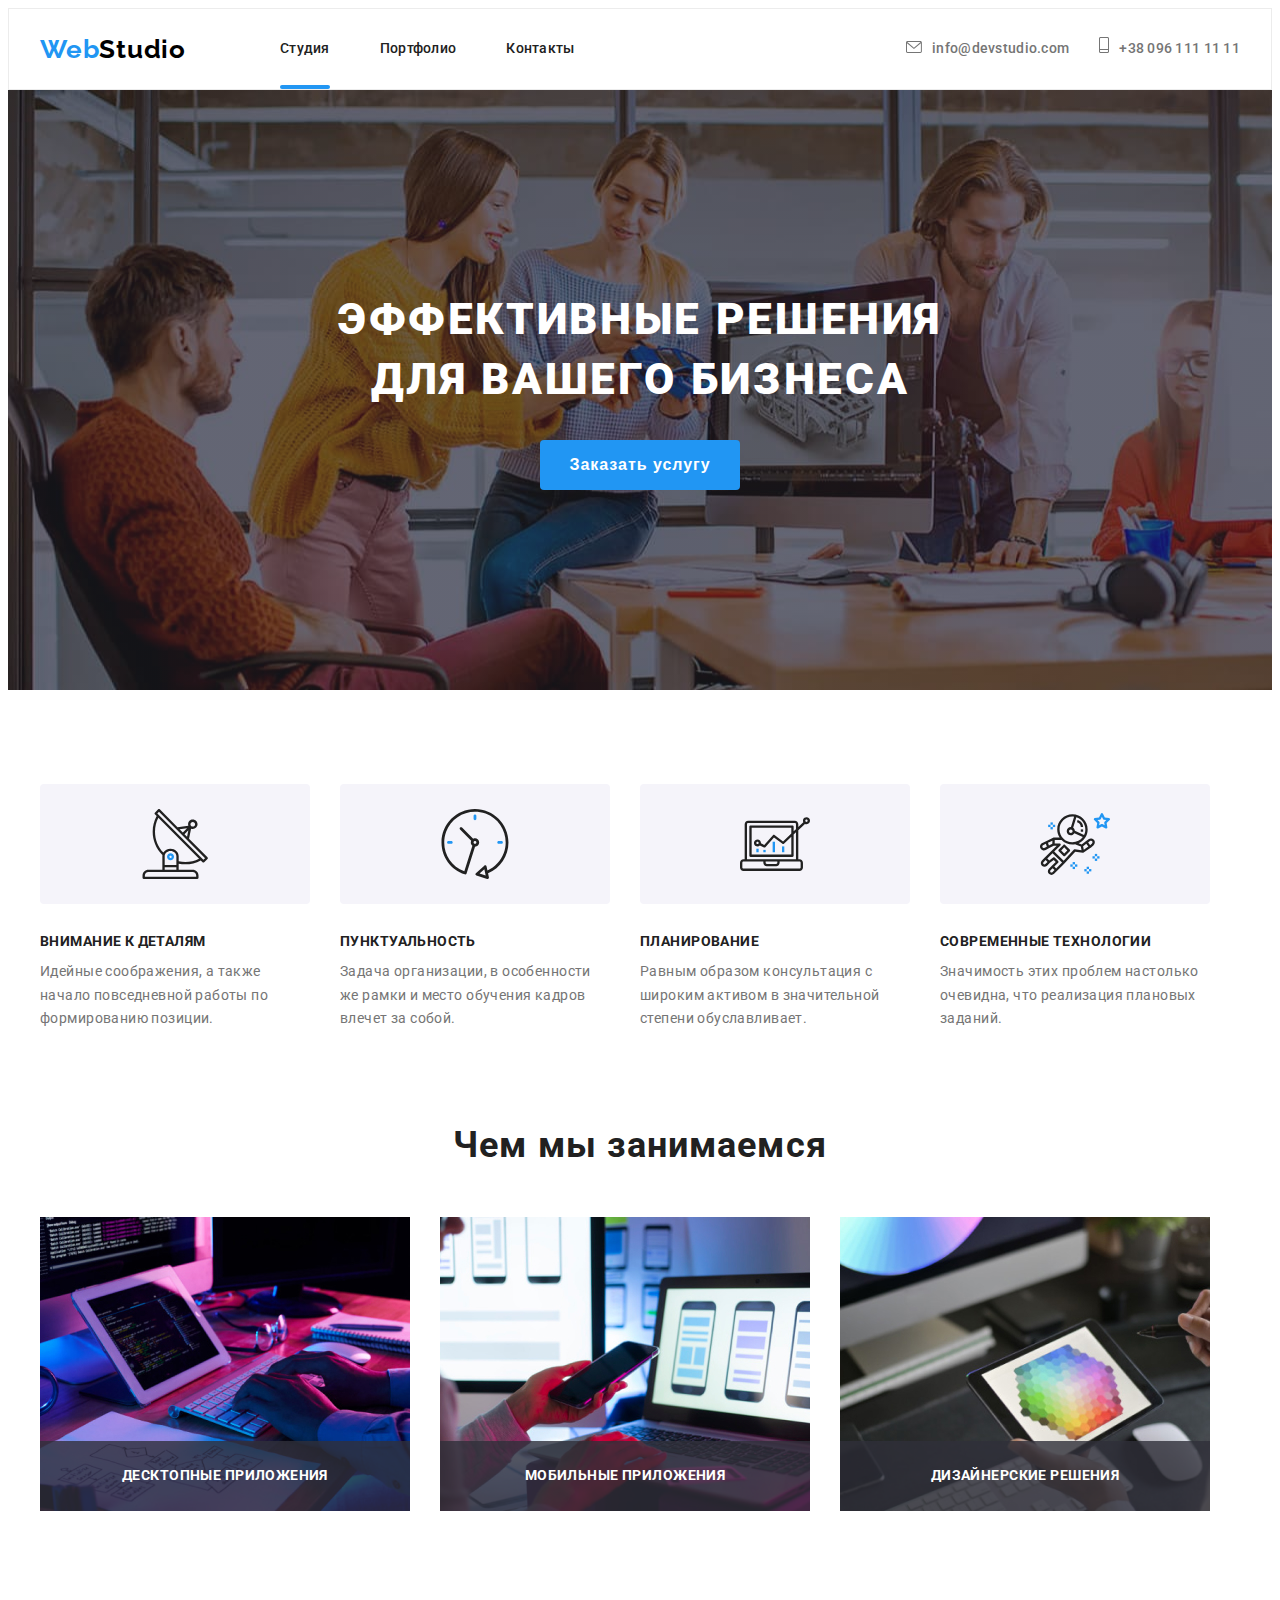
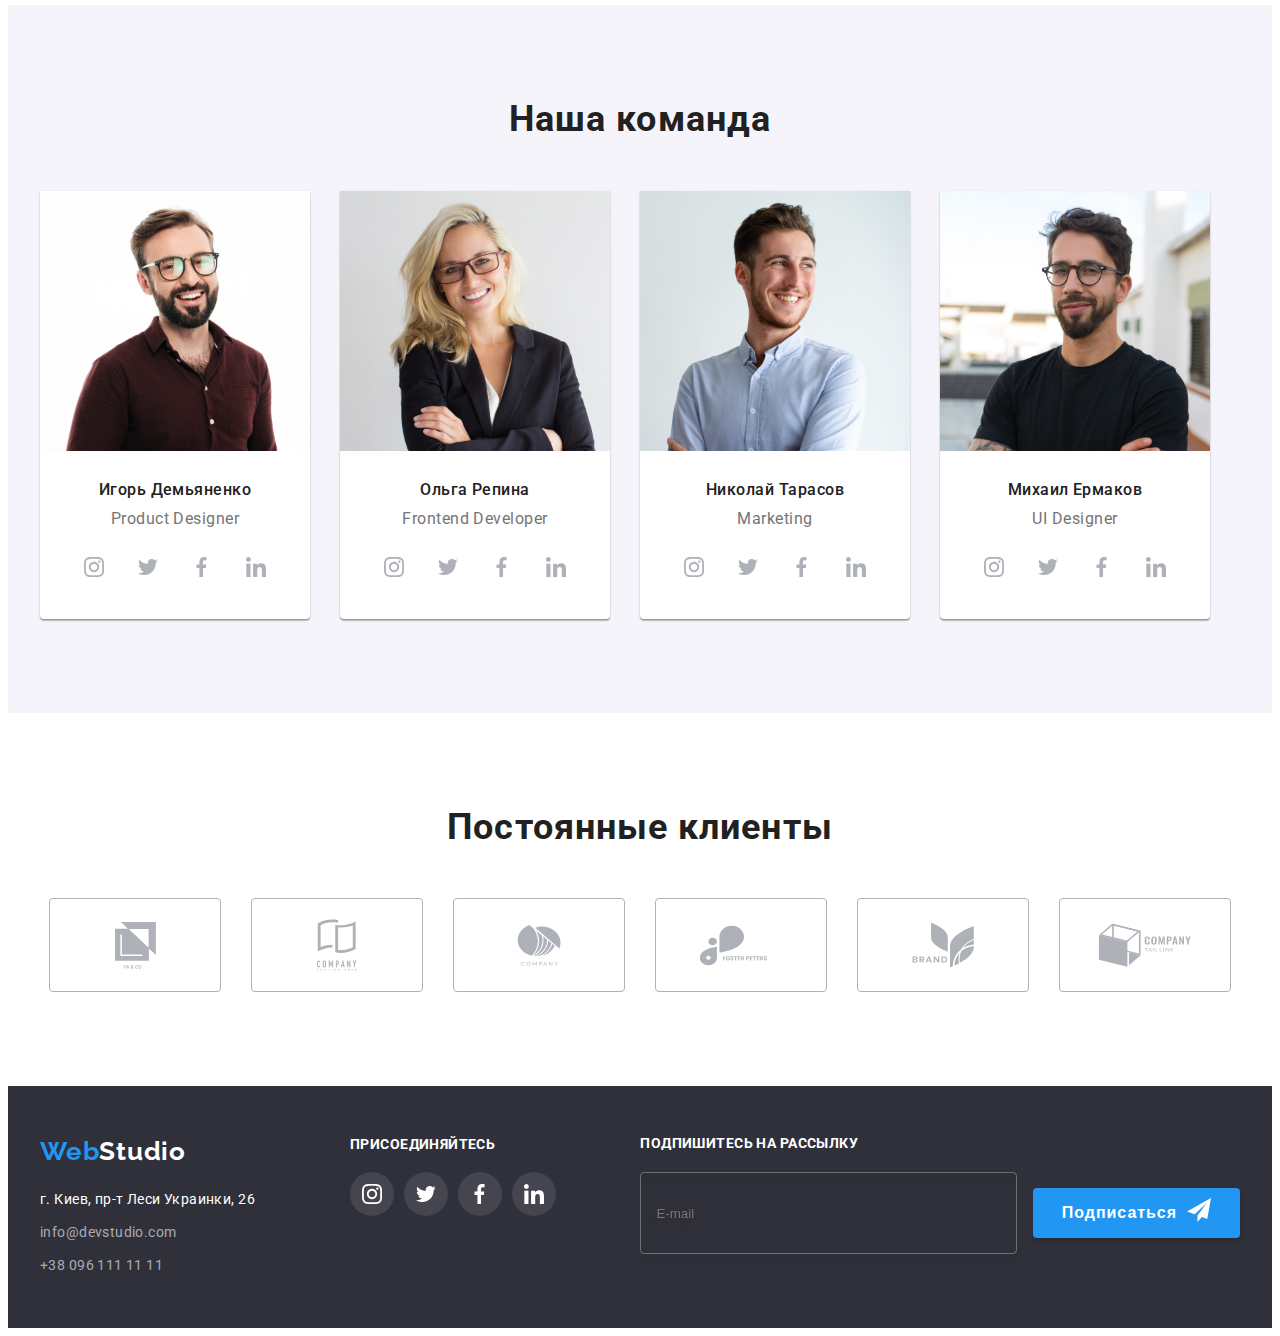
==== commit db29603a: "1" ====
--- a/index.html
+++ b/index.html
@@ -277,7 +277,7 @@
             </section>
             <section class="clients">
                 <div class="clients__container container">
-                    <h2 class="clients__title">Постоянные клиенты</h2>
+                    <h2 class="clients__title title">Постоянные клиенты</h2>
                     <ul class="clients__list">
                         <li class="clients__item">
                             <a class="clients__link" href="#">
